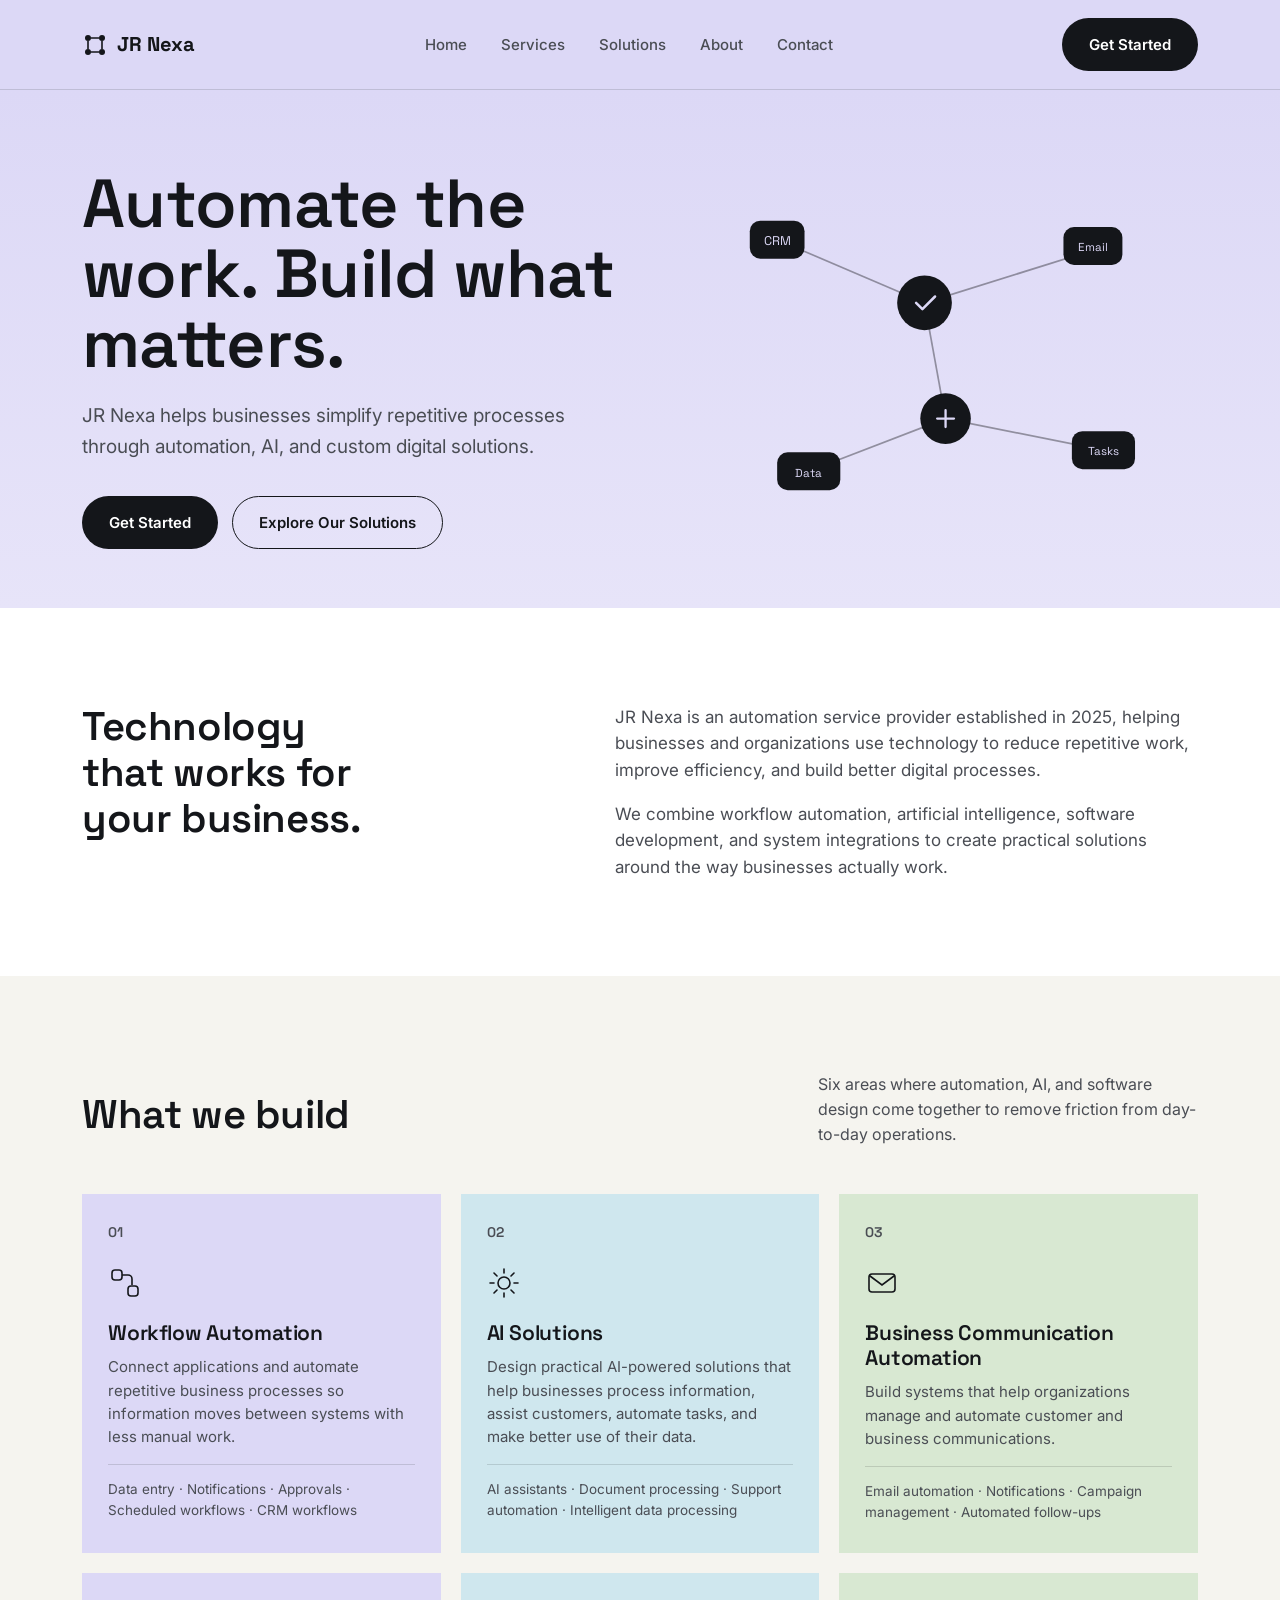
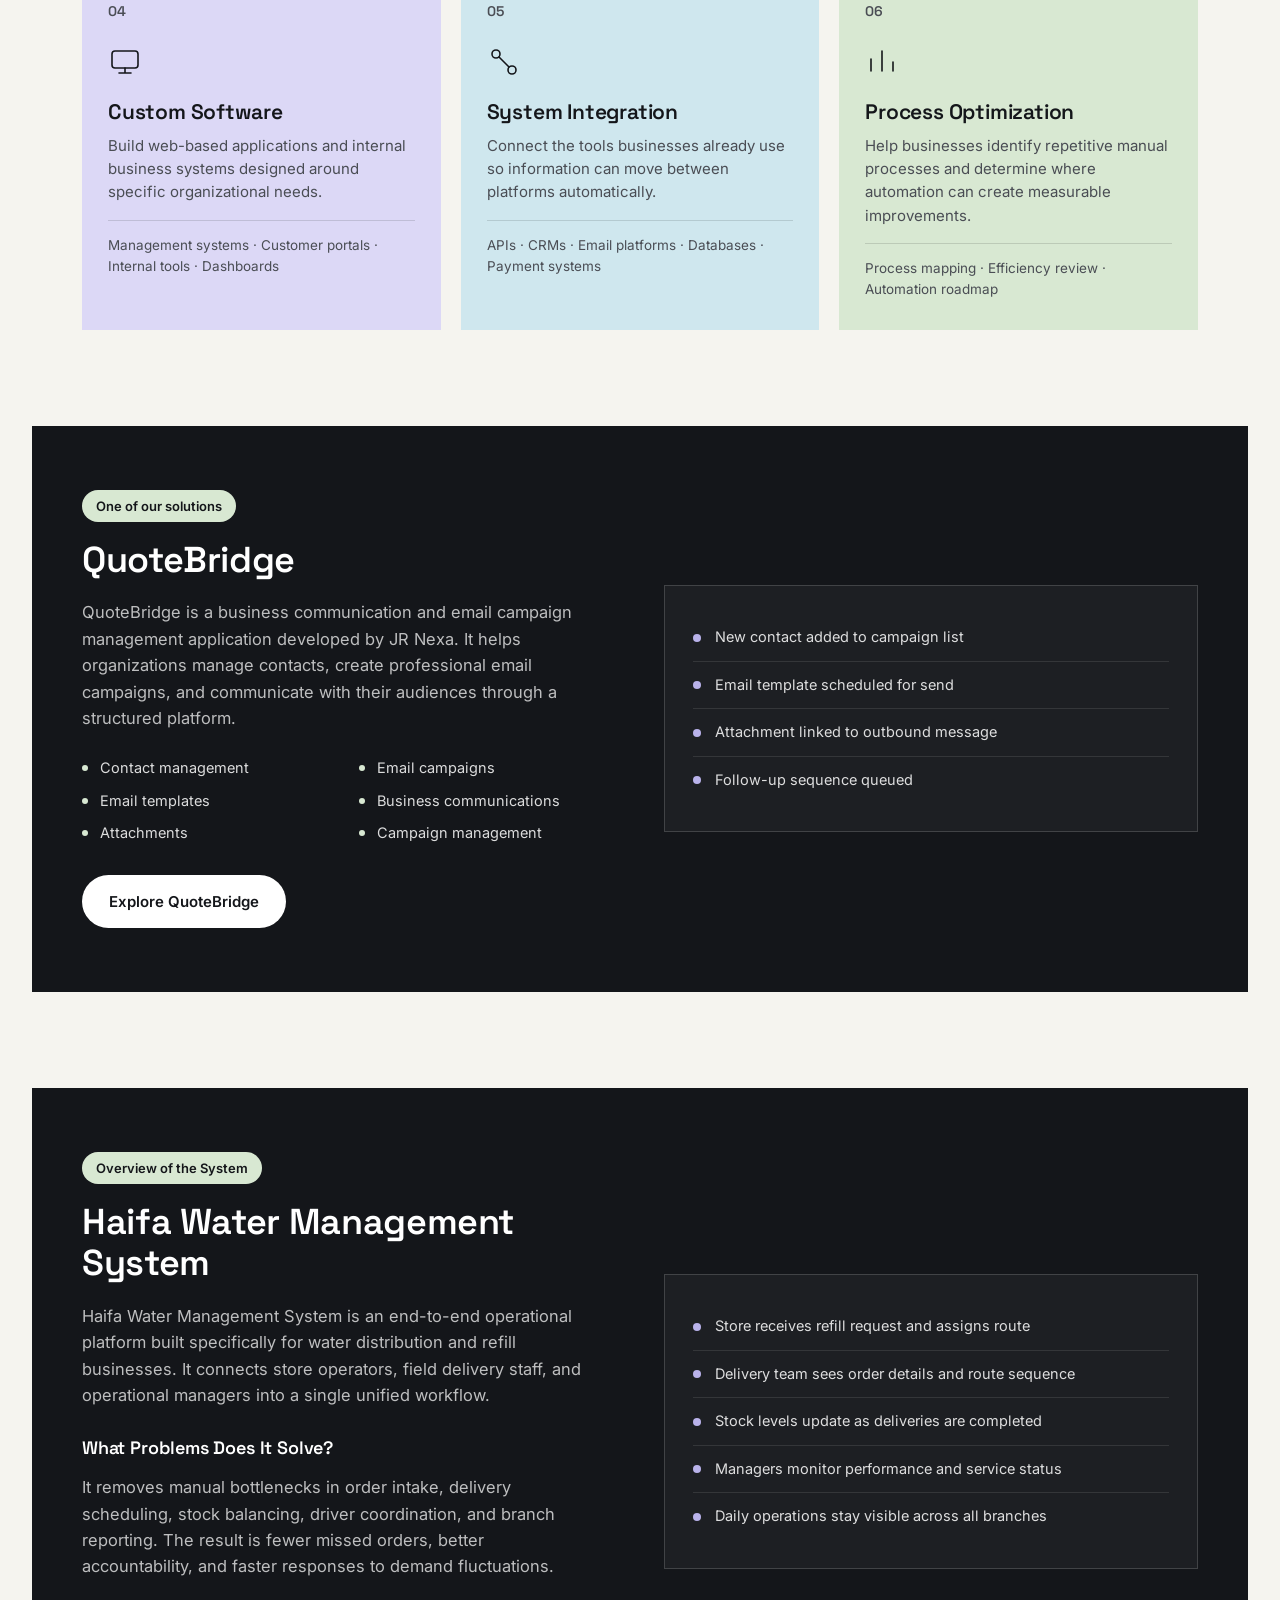
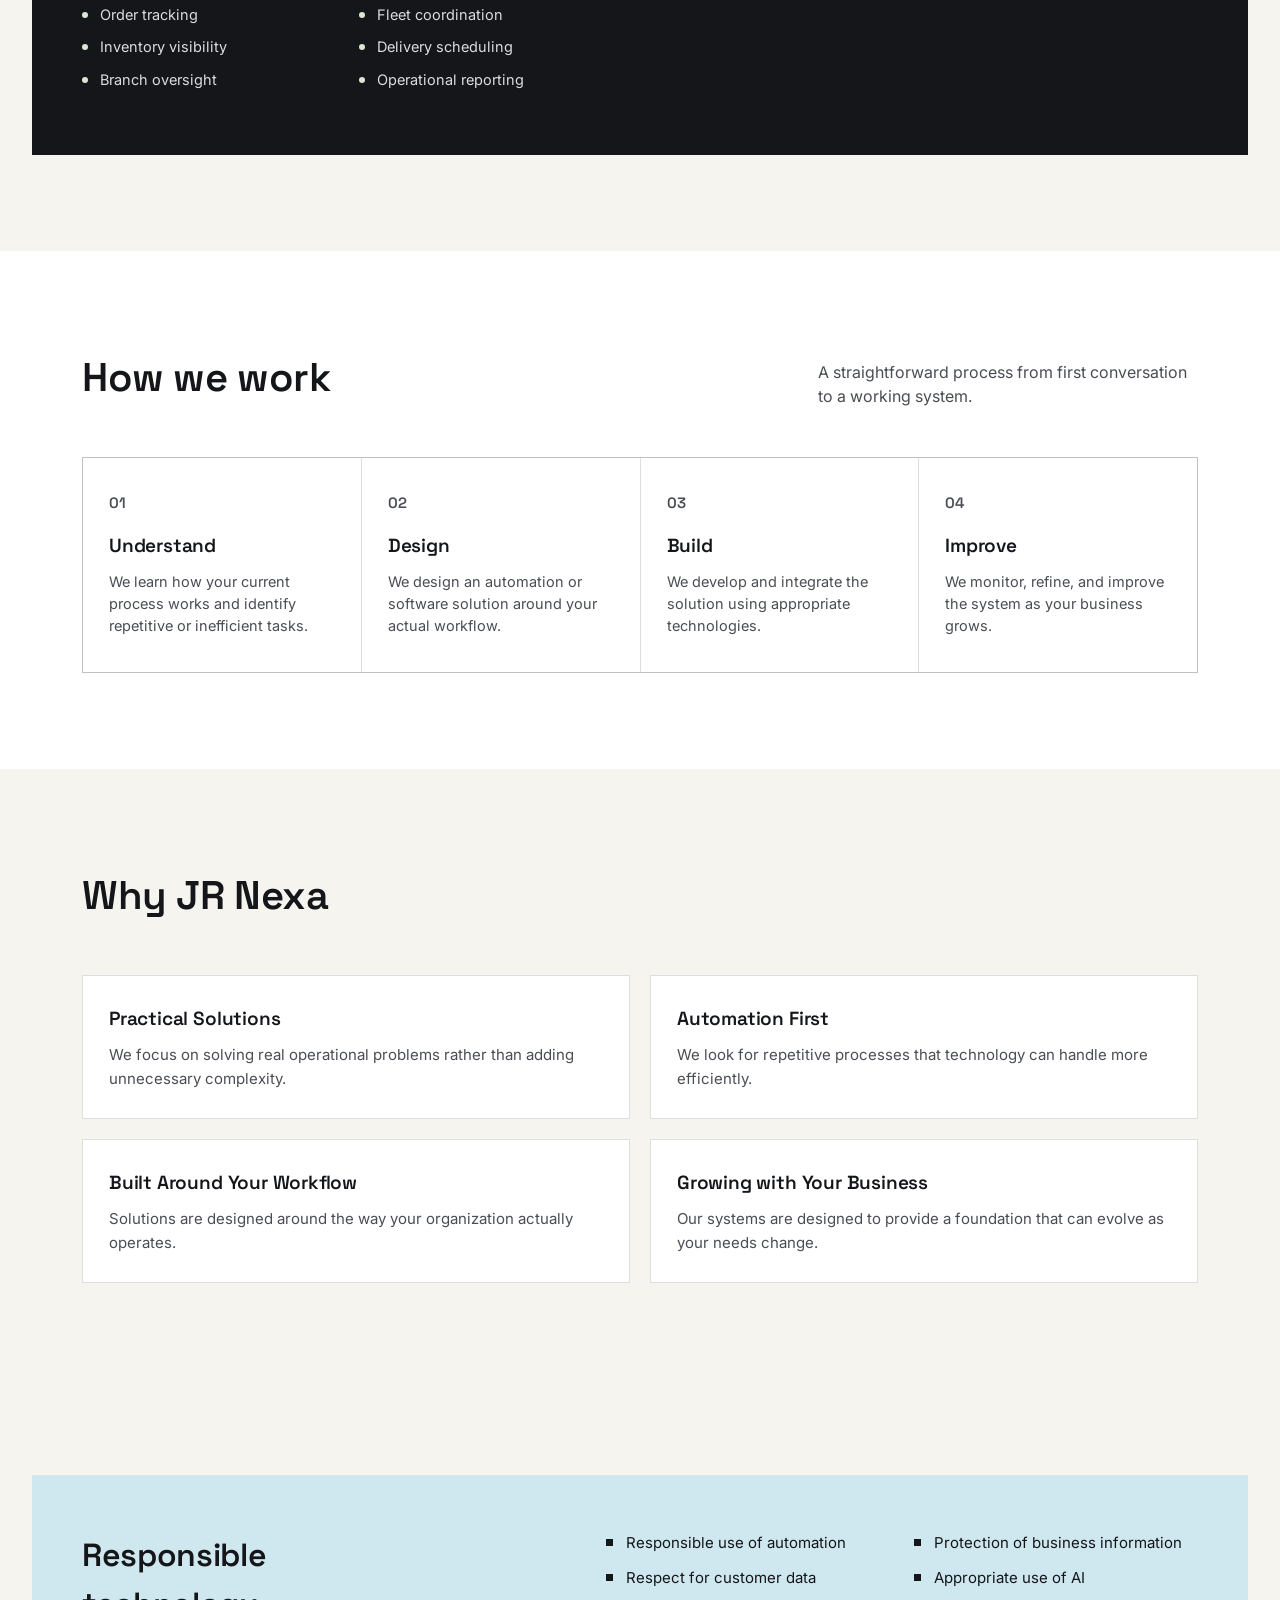
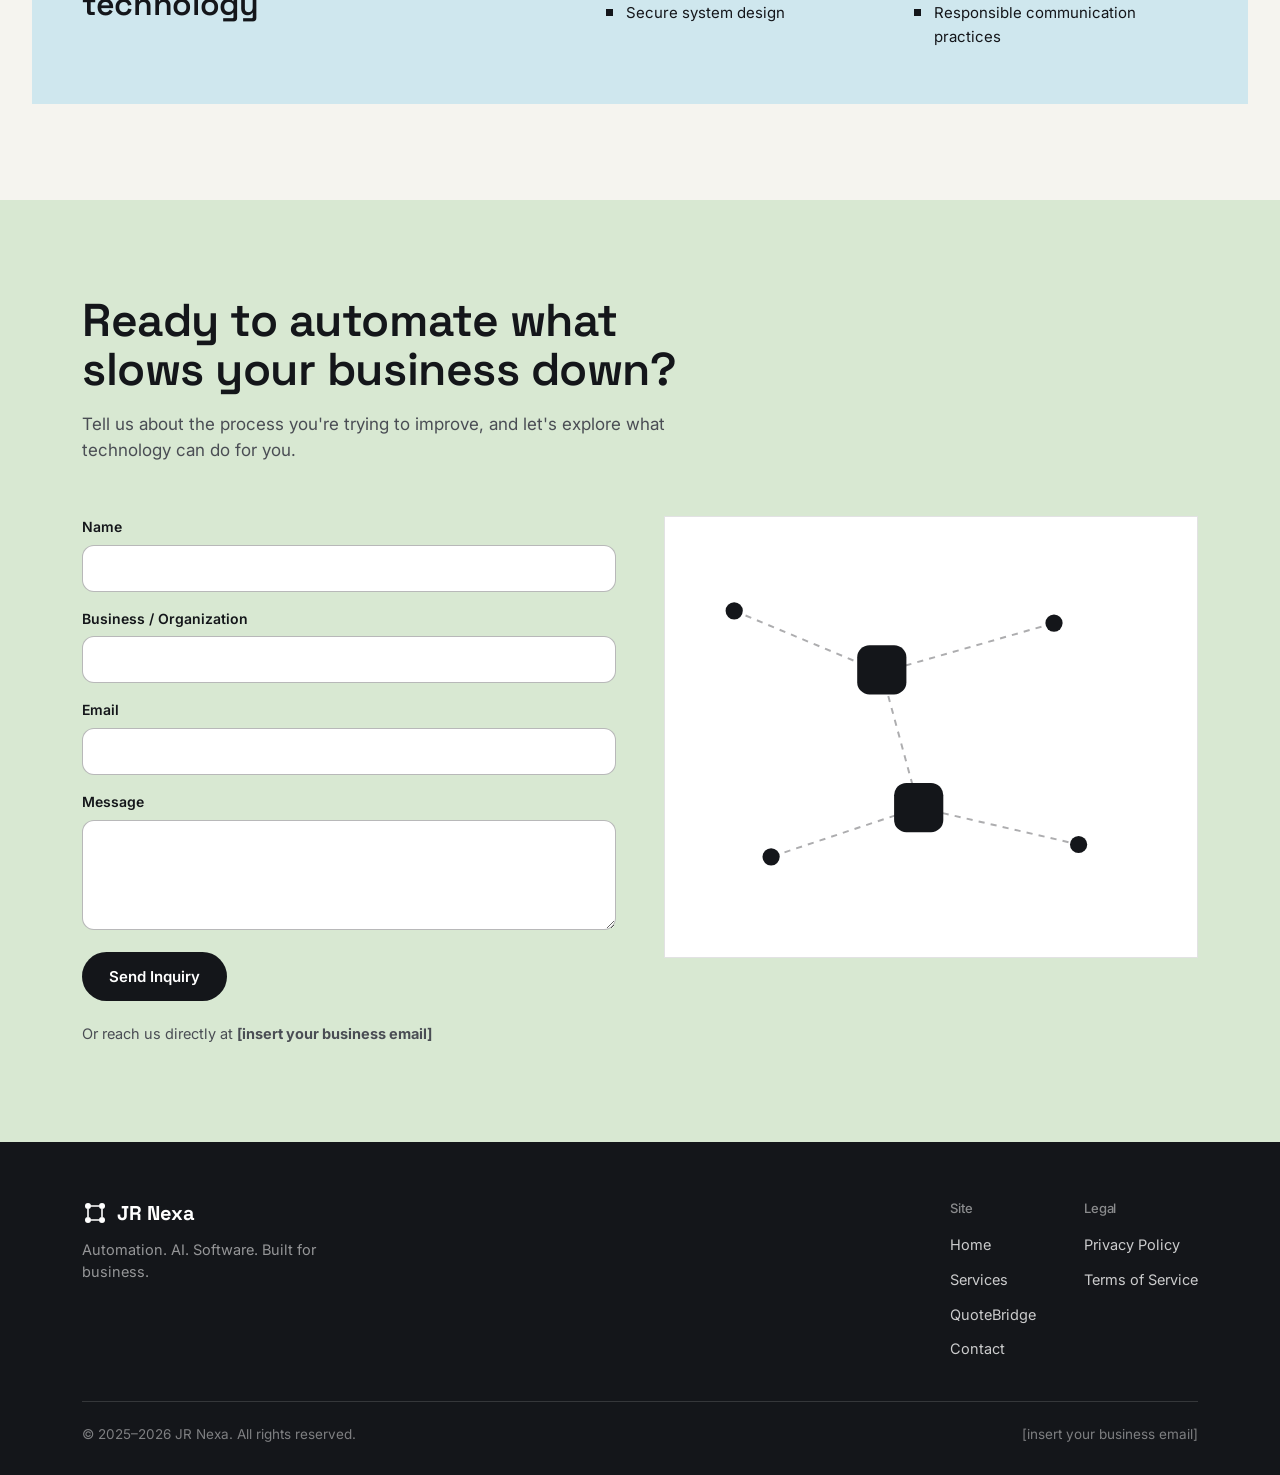
==== index.html @ 562a1114 "Rename nexflow-website.html to index.html" ====
<!doctype html>
<html lang="en">
  <head>
    <meta charset="UTF-8" />
    <meta name="viewport" content="width=device-width, initial-scale=1.0" />

    <title>JR Nexa | Automation, AI &amp; Digital Solutions</title>
    <meta
      name="description"
      content="JR Nexa is an automation service provider established in 2025, helping businesses simplify operations through workflow automation, AI, software development, and digital solutions."
    />
    <link rel="preconnect" href="https://fonts.googleapis.com" />
    <link rel="preconnect" href="https://fonts.gstatic.com" crossorigin />
    <link
      href="https://fonts.googleapis.com/css2?family=Space+Grotesk:wght@500;600;700&family=Inter:wght@400;500;600&display=swap"
      rel="stylesheet"
    />
    <link
      rel="icon"
      type="image/svg+xml"
      href="data:image/svg+xml,%3Csvg xmlns='http://www.w3.org/2000/svg' viewBox='0 0 64 64'%3E%3Crect width='64' height='64' rx='16' fill='%23F5CFE1'/%3E%3Ccircle cx='18' cy='18' r='6' fill='%2314161A'/%3E%3Ccircle cx='46' cy='18' r='6' fill='%2314161A'/%3E%3Ccircle cx='18' cy='46' r='6' fill='%2314161A'/%3E%3Ccircle cx='46' cy='46' r='6' fill='%2314161A'/%3E%3Cpath d='M18 28v8M46 28v8M28 18h8M28 46h8' stroke='%2314161A' stroke-width='4' stroke-linecap='round'/%3E%3C/svg%3E"
    />
    <link
      rel="shortcut icon"
      type="image/svg+xml"
      href="data:image/svg+xml,%3Csvg xmlns='http://www.w3.org/2000/svg' viewBox='0 0 64 64'%3E%3Crect width='64' height='64' rx='16' fill='%23F5CFE1'/%3E%3Ccircle cx='18' cy='18' r='6' fill='%2314161A'/%3E%3Ccircle cx='46' cy='18' r='6' fill='%2314161A'/%3E%3Ccircle cx='18' cy='46' r='6' fill='%2314161A'/%3E%3Ccircle cx='46' cy='46' r='6' fill='%2314161A'/%3E%3Cpath d='M18 28v8M46 28v8M28 18h8M28 46h8' stroke='%2314161A' stroke-width='4' stroke-linecap='round'/%3E%3C/svg%3E"
    />
    <link rel="stylesheet" href="nexflow-website.css" />
  </head>
  <body>
    <header class="site-nav">
      <div class="nav-inner">
        <a href="#home" class="logo" aria-label="JR Nexa home">
          <svg
            class="logo-mark"
            viewBox="0 0 26 26"
            fill="none"
            xmlns="http://www.w3.org/2000/svg"
          >
            <circle cx="6" cy="6" r="3" fill="#14161A" />
            <circle cx="20" cy="6" r="3" fill="#14161A" />
            <circle cx="6" cy="20" r="3" fill="#14161A" />
            <circle cx="20" cy="20" r="3" fill="#14161A" />
            <path
              d="M6 9V17M20 9V17M9 6H17M9 20H17"
              stroke="#14161A"
              stroke-width="1.6"
            />
          </svg>
          JR Nexa
        </a>
        <nav>
          <ul class="nav-links">
            <li><a href="#home">Home</a></li>
            <li><a href="#services">Services</a></li>
            <li><a href="#solutions">Solutions</a></li>
            <li><a href="#about">About</a></li>
            <li><a href="#contact">Contact</a></li>
          </ul>
        </nav>
        <div class="nav-right">
          <a href="#contact" class="btn btn-primary">Get Started</a>
          <button
            class="hamburger"
            id="hamburgerBtn"
            aria-label="Open menu"
            aria-expanded="false"
            aria-controls="mobileMenu"
          >
            <span></span><span></span><span></span>
          </button>
        </div>
      </div>
      <div class="mobile-menu" id="mobileMenu">
        <a href="#home">Home</a>
        <a href="#services">Services</a>
        <a href="#solutions">Solutions</a>
        <a href="#about">About</a>
        <a href="#contact">Contact</a>
      </div>
    </header>

    <main>
      <!-- HERO -->
      <section class="hero" id="home">
        <div class="wrap hero-inner">
          <div class="hero-copy">
            <h1>Automate the work. Build what matters.</h1>
            <p class="sub">
              JR Nexa helps businesses simplify repetitive processes through
              automation, AI, and custom digital solutions.
            </p>
            <div class="hero-actions">
              <a href="#contact" class="btn btn-primary">Get Started</a>
              <a href="#services" class="btn btn-outline"
                >Explore Our Solutions</a
              >
            </div>
          </div>
          <div class="hero-visual">
            <svg
              class="hero-diagram"
              viewBox="0 0 460 360"
              fill="none"
              xmlns="http://www.w3.org/2000/svg"
              role="img"
              aria-label="Diagram of connected automation nodes"
            >
              <line
                class="flow-line draw"
                x1="60"
                y1="70"
                x2="200"
                y2="130"
                stroke="#14161A"
                stroke-opacity="0.4"
                stroke-width="1.6"
                style="animation-delay: 0.1s"
              />
              <line
                class="flow-line draw"
                x1="200"
                y1="130"
                x2="360"
                y2="80"
                stroke="#14161A"
                stroke-opacity="0.4"
                stroke-width="1.6"
                style="animation-delay: 0.3s"
              />
              <line
                class="flow-line draw"
                x1="200"
                y1="130"
                x2="220"
                y2="240"
                stroke="#14161A"
                stroke-opacity="0.4"
                stroke-width="1.6"
                style="animation-delay: 0.5s"
              />
              <line
                class="flow-line draw"
                x1="220"
                y1="240"
                x2="90"
                y2="290"
                stroke="#14161A"
                stroke-opacity="0.4"
                stroke-width="1.6"
                style="animation-delay: 0.7s"
              />
              <line
                class="flow-line draw"
                x1="220"
                y1="240"
                x2="370"
                y2="270"
                stroke="#14161A"
                stroke-opacity="0.4"
                stroke-width="1.6"
                style="animation-delay: 0.9s"
              />

              <g class="flow-node" style="animation-delay: 0.05s">
                <rect
                  x="34"
                  y="52"
                  width="52"
                  height="36"
                  rx="10"
                  fill="#14161A"
                />
                <text
                  x="60"
                  y="75"
                  font-family="Space Grotesk"
                  font-size="12"
                  fill="#DCD8F6"
                  text-anchor="middle"
                >
                  CRM
                </text>
              </g>
              <g class="flow-node" style="animation-delay: 0.35s">
                <circle cx="200" cy="130" r="26" fill="#14161A" />
                <path
                  d="M192 130l6 6 12-12"
                  stroke="#DCD8F6"
                  stroke-width="2.4"
                  fill="none"
                  stroke-linecap="round"
                  stroke-linejoin="round"
                />
              </g>
              <g class="flow-node" style="animation-delay: 0.55s">
                <rect
                  x="332"
                  y="58"
                  width="56"
                  height="36"
                  rx="10"
                  fill="#14161A"
                />
                <text
                  x="360"
                  y="81"
                  font-family="Space Grotesk"
                  font-size="11"
                  fill="#DCD8F6"
                  text-anchor="middle"
                >
                  Email
                </text>
              </g>
              <g class="flow-node" style="animation-delay: 0.75s">
                <circle cx="220" cy="240" r="24" fill="#14161A" />
                <path
                  d="M212 240h16M220 232v16"
                  stroke="#DCD8F6"
                  stroke-width="2.2"
                  stroke-linecap="round"
                />
              </g>
              <g class="flow-node" style="animation-delay: 0.95s">
                <rect
                  x="60"
                  y="272"
                  width="60"
                  height="36"
                  rx="10"
                  fill="#14161A"
                />
                <text
                  x="90"
                  y="295"
                  font-family="Space Grotesk"
                  font-size="11"
                  fill="#DCD8F6"
                  text-anchor="middle"
                >
                  Data
                </text>
              </g>
              <g class="flow-node" style="animation-delay: 1.1s">
                <rect
                  x="340"
                  y="252"
                  width="60"
                  height="36"
                  rx="10"
                  fill="#14161A"
                />
                <text
                  x="370"
                  y="275"
                  font-family="Space Grotesk"
                  font-size="11"
                  fill="#DCD8F6"
                  text-anchor="middle"
                >
                  Tasks
                </text>
              </g>
            </svg>
          </div>
        </div>
      </section>

      <!-- ABOUT -->
      <section class="about" id="about">
        <div class="wrap about-inner">
          <h2>Technology that works for your business.</h2>
          <div class="about-text">
            <p>
              JR Nexa is an automation service provider established in 2025,
              helping businesses and organizations use technology to reduce
              repetitive work, improve efficiency, and build better digital
              processes.
            </p>
            <p>
              We combine workflow automation, artificial intelligence, software
              development, and system integrations to create practical solutions
              around the way businesses actually work.
            </p>
          </div>
        </div>
      </section>

      <!-- SERVICES -->
      <section class="services" id="services">
        <div class="wrap">
          <div class="section-head">
            <h2>What we build</h2>
            <p class="desc">
              Six areas where automation, AI, and software design come together
              to remove friction from day-to-day operations.
            </p>
          </div>

          <div class="service-grid">
            <article class="service-card">
              <span class="num">01</span>
              <svg class="icon" viewBox="0 0 34 34" fill="none">
                <rect
                  x="4"
                  y="4"
                  width="10"
                  height="10"
                  rx="3"
                  stroke="#14161A"
                  stroke-width="1.6"
                />
                <rect
                  x="20"
                  y="20"
                  width="10"
                  height="10"
                  rx="3"
                  stroke="#14161A"
                  stroke-width="1.6"
                />
                <path
                  d="M14 9h6a4 4 0 0 1 4 4v6"
                  stroke="#14161A"
                  stroke-width="1.6"
                />
              </svg>
              <h3>Workflow Automation</h3>
              <p class="desc">
                Connect applications and automate repetitive business processes
                so information moves between systems with less manual work.
              </p>
              <p class="examples">
                Data entry · Notifications · Approvals · Scheduled workflows ·
                CRM workflows
              </p>
            </article>

            <article class="service-card">
              <span class="num">02</span>
              <svg class="icon" viewBox="0 0 34 34" fill="none">
                <circle
                  cx="17"
                  cy="17"
                  r="6"
                  stroke="#14161A"
                  stroke-width="1.6"
                />
                <path
                  d="M17 3v4M17 27v4M3 17h4M27 17h4M7 7l3 3M27 7l-3 3M7 27l3-3M27 27l-3-3"
                  stroke="#14161A"
                  stroke-width="1.6"
                  stroke-linecap="round"
                />
              </svg>
              <h3>AI Solutions</h3>
              <p class="desc">
                Design practical AI-powered solutions that help businesses
                process information, assist customers, automate tasks, and make
                better use of their data.
              </p>
              <p class="examples">
                AI assistants · Document processing · Support automation ·
                Intelligent data processing
              </p>
            </article>

            <article class="service-card">
              <span class="num">03</span>
              <svg class="icon" viewBox="0 0 34 34" fill="none">
                <rect
                  x="4"
                  y="8"
                  width="26"
                  height="18"
                  rx="3"
                  stroke="#14161A"
                  stroke-width="1.6"
                />
                <path
                  d="M5 10l12 9 12-9"
                  stroke="#14161A"
                  stroke-width="1.6"
                  stroke-linecap="round"
                />
              </svg>
              <h3>Business Communication Automation</h3>
              <p class="desc">
                Build systems that help organizations manage and automate
                customer and business communications.
              </p>
              <p class="examples">
                Email automation · Notifications · Campaign management ·
                Automated follow-ups
              </p>
            </article>

            <article class="service-card">
              <span class="num">04</span>
              <svg class="icon" viewBox="0 0 34 34" fill="none">
                <rect
                  x="4"
                  y="6"
                  width="26"
                  height="17"
                  rx="3"
                  stroke="#14161A"
                  stroke-width="1.6"
                />
                <path
                  d="M11 28h12M17 23v5"
                  stroke="#14161A"
                  stroke-width="1.6"
                  stroke-linecap="round"
                />
              </svg>
              <h3>Custom Software</h3>
              <p class="desc">
                Build web-based applications and internal business systems
                designed around specific organizational needs.
              </p>
              <p class="examples">
                Management systems · Customer portals · Internal tools ·
                Dashboards
              </p>
            </article>

            <article class="service-card">
              <span class="num">05</span>
              <svg class="icon" viewBox="0 0 34 34" fill="none">
                <circle
                  cx="9"
                  cy="9"
                  r="4"
                  stroke="#14161A"
                  stroke-width="1.6"
                />
                <circle
                  cx="25"
                  cy="25"
                  r="4"
                  stroke="#14161A"
                  stroke-width="1.6"
                />
                <path
                  d="M12 12l10 10"
                  stroke="#14161A"
                  stroke-width="1.6"
                  stroke-linecap="round"
                />
              </svg>
              <h3>System Integration</h3>
              <p class="desc">
                Connect the tools businesses already use so information can move
                between platforms automatically.
              </p>
              <p class="examples">
                APIs · CRMs · Email platforms · Databases · Payment systems
              </p>
            </article>

            <article class="service-card">
              <span class="num">06</span>
              <svg class="icon" viewBox="0 0 34 34" fill="none">
                <path
                  d="M6 26V14M17 26V6M28 26v-9"
                  stroke="#14161A"
                  stroke-width="1.6"
                  stroke-linecap="round"
                />
              </svg>
              <h3>Process Optimization</h3>
              <p class="desc">
                Help businesses identify repetitive manual processes and
                determine where automation can create measurable improvements.
              </p>
              <p class="examples">
                Process mapping · Efficiency review · Automation roadmap
              </p>
            </article>
          </div>
        </div>
      </section>

      <!-- FEATURED SOLUTION -->
      <section id="solutions" style="padding: 0 0 96px">
        <div class="solution">
          <div class="solution-wrap solution-inner">
            <div>
              <span class="tag">One of our solutions</span>
              <h2>QuoteBridge</h2>
              <p class="desc">
                QuoteBridge is a business communication and email campaign
                management application developed by JR Nexa. It helps
                organizations manage contacts, create professional email
                campaigns, and communicate with their audiences through a
                structured platform.
              </p>
              <ul class="solution-features">
                <li>Contact management</li>
                <li>Email campaigns</li>
                <li>Email templates</li>
                <li>Business communications</li>
                <li>Attachments</li>
                <li>Campaign management</li>
              </ul>
              <div class="solution-actions">
                <a
                  href="https://quotebridge.online/"
                  target="_blank"
                  rel="noopener"
                  class="btn btn-light"
                  >Explore QuoteBridge</a
                >
              </div>
            </div>
            <div class="solution-panel">
              <div class="row">
                <span class="dot"></span
                ><span>New contact added to campaign list</span>
              </div>
              <div class="row">
                <span class="dot"></span
                ><span>Email template scheduled for send</span>
              </div>
              <div class="row">
                <span class="dot"></span
                ><span>Attachment linked to outbound message</span>
              </div>
              <div class="row">
                <span class="dot"></span><span>Follow-up sequence queued</span>
              </div>
            </div>
          </div>
        </div>
      </section>

      <section id="haifa-water-system" style="padding: 0 0 96px">
        <div class="solution">
          <div class="solution-wrap solution-inner">
            <div>
              <span class="tag">Overview of the System</span>
              <h2>Haifa Water Management System</h2>
              <p class="desc">
                Haifa Water Management System is an end-to-end operational
                platform built specifically for water distribution and refill
                businesses. It connects store operators, field delivery staff,
                and operational managers into a single unified workflow.
              </p>

              <div style="margin-top: 26px">
                <h3
                  style="
                    color: var(--paper);
                    font-size: 18px;
                    margin-bottom: 12px;
                  "
                >
                  What Problems Does It Solve?
                </h3>
                <p class="desc" style="margin-top: 0">
                  It removes manual bottlenecks in order intake, delivery
                  scheduling, stock balancing, driver coordination, and branch
                  reporting. The result is fewer missed orders, better
                  accountability, and faster responses to demand fluctuations.
                </p>
              </div>

              <ul class="solution-features" style="margin-top: 24px">
                <li>Order tracking</li>
                <li>Fleet coordination</li>
                <li>Inventory visibility</li>
                <li>Delivery scheduling</li>
                <li>Branch oversight</li>
                <li>Operational reporting</li>
              </ul>
            </div>

            <div class="solution-panel">
              <div class="row">
                <span class="dot"></span
                ><span>Store receives refill request and assigns route</span>
              </div>
              <div class="row">
                <span class="dot"></span
                ><span
                  >Delivery team sees order details and route sequence</span
                >
              </div>
              <div class="row">
                <span class="dot"></span
                ><span>Stock levels update as deliveries are completed</span>
              </div>
              <div class="row">
                <span class="dot"></span
                ><span>Managers monitor performance and service status</span>
              </div>
              <div class="row">
                <span class="dot"></span
                ><span>Daily operations stay visible across all branches</span>
              </div>
            </div>
          </div>
        </div>
      </section>

      <!-- HOW WE WORK -->
      <section class="how">
        <div class="wrap">
          <div class="section-head">
            <h2>How we work</h2>
            <p class="desc">
              A straightforward process from first conversation to a working
              system.
            </p>
          </div>
          <div class="how-grid">
            <div class="how-step">
              <span class="num">01</span>
              <h3>Understand</h3>
              <p>
                We learn how your current process works and identify repetitive
                or inefficient tasks.
              </p>
            </div>
            <div class="how-step">
              <span class="num">02</span>
              <h3>Design</h3>
              <p>
                We design an automation or software solution around your actual
                workflow.
              </p>
            </div>
            <div class="how-step">
              <span class="num">03</span>
              <h3>Build</h3>
              <p>
                We develop and integrate the solution using appropriate
                technologies.
              </p>
            </div>
            <div class="how-step">
              <span class="num">04</span>
              <h3>Improve</h3>
              <p>
                We monitor, refine, and improve the system as your business
                grows.
              </p>
            </div>
          </div>
        </div>
      </section>

      <!-- WHY JR NEXA -->
      <section class="why">
        <div class="wrap">
          <div class="section-head">
            <h2>Why JR Nexa</h2>
          </div>
          <div class="why-grid">
            <div class="why-card">
              <h3>Practical Solutions</h3>
              <p>
                We focus on solving real operational problems rather than adding
                unnecessary complexity.
              </p>
            </div>
            <div class="why-card">
              <h3>Automation First</h3>
              <p>
                We look for repetitive processes that technology can handle more
                efficiently.
              </p>
            </div>
            <div class="why-card">
              <h3>Built Around Your Workflow</h3>
              <p>
                Solutions are designed around the way your organization actually
                operates.
              </p>
            </div>
            <div class="why-card">
              <h3>Growing with Your Business</h3>
              <p>
                Our systems are designed to provide a foundation that can evolve
                as your needs change.
              </p>
            </div>
          </div>
        </div>
      </section>

      <!-- RESPONSIBLE TECHNOLOGY -->
      <section style="padding-bottom: 96px">
        <div class="responsible">
          <div class="responsible-wrap">
            <h2>Responsible technology</h2>
            <ul class="responsible-list">
              <li>Responsible use of automation</li>
              <li>Protection of business information</li>
              <li>Respect for customer data</li>
              <li>Appropriate use of AI</li>
              <li>Secure system design</li>
              <li>Responsible communication practices</li>
            </ul>
          </div>
        </div>
      </section>

      <!-- CONTACT -->
      <section class="contact" id="contact">
        <div class="wrap">
          <div class="contact-head">
            <h2>Ready to automate what slows your business down?</h2>
            <p>
              Tell us about the process you're trying to improve, and let's
              explore what technology can do for you.
            </p>
          </div>

          <div class="contact-inner">
            <form class="inquiry" id="inquiryForm" novalidate>
              <div class="field">
                <label for="name">Name</label>
                <input type="text" id="name" name="name" required />
              </div>
              <div class="field">
                <label for="org">Business / Organization</label>
                <input type="text" id="org" name="org" required />
              </div>
              <div class="field">
                <label for="email">Email</label>
                <input type="email" id="email" name="email" required />
              </div>
              <div class="field">
                <label for="message">Message</label>
                <textarea id="message" name="message" required></textarea>
              </div>
              <div>
                <button type="submit" class="btn btn-primary">
                  Send Inquiry
                </button>
              </div>
              <p class="form-note" id="formNote">
                Thanks — your message is ready to send once this form is
                connected to an inbox.
              </p>
              <p class="contact-email">
                Or reach us directly at
                <strong>[insert your business email]</strong>
              </p>
            </form>

            <div class="contact-diagram-wrap">
              <svg
                viewBox="0 0 400 320"
                fill="none"
                xmlns="http://www.w3.org/2000/svg"
                role="img"
                aria-label="Diagram of an automated workflow"
              >
                <line
                  x1="40"
                  y1="60"
                  x2="160"
                  y2="110"
                  stroke="#14161A"
                  stroke-opacity="0.35"
                  stroke-width="1.6"
                  stroke-dasharray="5 5"
                />
                <line
                  x1="160"
                  y1="110"
                  x2="300"
                  y2="70"
                  stroke="#14161A"
                  stroke-opacity="0.35"
                  stroke-width="1.6"
                  stroke-dasharray="5 5"
                />
                <line
                  x1="160"
                  y1="110"
                  x2="190"
                  y2="220"
                  stroke="#14161A"
                  stroke-opacity="0.35"
                  stroke-width="1.6"
                  stroke-dasharray="5 5"
                />
                <line
                  x1="190"
                  y1="220"
                  x2="70"
                  y2="260"
                  stroke="#14161A"
                  stroke-opacity="0.35"
                  stroke-width="1.6"
                  stroke-dasharray="5 5"
                />
                <line
                  x1="190"
                  y1="220"
                  x2="320"
                  y2="250"
                  stroke="#14161A"
                  stroke-opacity="0.35"
                  stroke-width="1.6"
                  stroke-dasharray="5 5"
                />
                <circle cx="40" cy="60" r="7" fill="#14161A" />
                <circle cx="300" cy="70" r="7" fill="#14161A" />
                <circle cx="70" cy="260" r="7" fill="#14161A" />
                <circle cx="320" cy="250" r="7" fill="#14161A" />
                <rect
                  x="140"
                  y="88"
                  width="40"
                  height="40"
                  rx="10"
                  fill="#14161A"
                />
                <rect
                  x="170"
                  y="200"
                  width="40"
                  height="40"
                  rx="10"
                  fill="#14161A"
                />
              </svg>
            </div>
          </div>
        </div>
      </section>
    </main>

    <footer>
      <div class="wrap">
        <div class="footer-top">
          <div class="footer-brand">
            <a href="#home" class="logo">
              <svg
                class="logo-mark"
                viewBox="0 0 26 26"
                fill="none"
                xmlns="http://www.w3.org/2000/svg"
              >
                <circle cx="6" cy="6" r="3" fill="#FFFFFF" />
                <circle cx="20" cy="6" r="3" fill="#FFFFFF" />
                <circle cx="6" cy="20" r="3" fill="#FFFFFF" />
                <circle cx="20" cy="20" r="3" fill="#FFFFFF" />
                <path
                  d="M6 9V17M20 9V17M9 6H17M9 20H17"
                  stroke="#FFFFFF"
                  stroke-width="1.6"
                />
              </svg>
              JR Nexa
            </a>
            <p>Automation. AI. Software. Built for business.</p>
          </div>

          <div class="footer-links">
            <div class="footer-col">
              <h4>Site</h4>
              <ul>
                <li><a href="#home">Home</a></li>
                <li><a href="#services">Services</a></li>
                <li>
                  <a
                    href="https://quotebridge.online/"
                    target="_blank"
                    rel="noopener"
                    >QuoteBridge</a
                  >
                </li>
                <li><a href="#contact">Contact</a></li>
              </ul>
            </div>
            <div class="footer-col">
              <h4>Legal</h4>
              <ul>
                <li><a href="#">Privacy Policy</a></li>
                <li><a href="#">Terms of Service</a></li>
              </ul>
            </div>
          </div>
        </div>
        <div class="footer-bottom">
          <span>© 2025–2026 JR Nexa. All rights reserved.</span>
          <span>[insert your business email]</span>
        </div>
      </div>
    </footer>

    <script>
      const hamburgerBtn = document.getElementById("hamburgerBtn");
      const mobileMenu = document.getElementById("mobileMenu");
      hamburgerBtn.addEventListener("click", () => {
        const isOpen = mobileMenu.classList.toggle("open");
        hamburgerBtn.setAttribute("aria-expanded", isOpen ? "true" : "false");
      });
      mobileMenu.querySelectorAll("a").forEach((a) => {
        a.addEventListener("click", () => {
          mobileMenu.classList.remove("open");
          hamburgerBtn.setAttribute("aria-expanded", "false");
        });
      });

      const form = document.getElementById("inquiryForm");
      const note = document.getElementById("formNote");
      form.addEventListener("submit", (e) => {
        e.preventDefault();
        if (!form.checkValidity()) {
          form.reportValidity();
          return;
        }
        note.classList.add("show");
        form.reset();
      });
    </script>
  </body>
</html>
---- nexflow-website.css ----
:root {
  --cream: #f5f4ef;
  --paper: #ffffff;
  --ink: #14161a;
  --ink-soft: #4a4d54;
  --line: rgba(20, 22, 26, 0.14);
  --lavender: #dcd8f6;
  --lavender-deep: #b9b2ea;
  --sky: #cfe7ee;
  --mint: #d8e8d2;
  --dark: #14161a;
  --dark-2: #1e2129;
  --radius: 18px;
  --maxw: 1180px;
}

* {
  box-sizing: border-box;
}
html {
  scroll-behavior: smooth;
}
@media (prefers-reduced-motion: reduce) {
  html {
    scroll-behavior: auto;
  }
  * {
    animation-duration: 0.001ms !important;
    animation-iteration-count: 1 !important;
    transition-duration: 0.001ms !important;
  }
}

body {
  margin: 0;
  background: var(--cream);
  color: var(--ink);
  font-family:
    "Inter",
    -apple-system,
    sans-serif;
  font-size: 16px;
  line-height: 1.55;
  -webkit-font-smoothing: antialiased;
}

h1,
h2,
h3,
h4 {
  font-family: "Space Grotesk", "Inter", sans-serif;
  font-weight: 600;
  margin: 0;
  letter-spacing: -0.01em;
  color: var(--ink);
}

p {
  margin: 0;
}
a {
  color: inherit;
}
img {
  max-width: 100%;
  display: block;
}

.wrap {
  max-width: var(--maxw);
  margin: 0 auto;
  padding: 0 32px;
}
@media (max-width: 640px) {
  .wrap {
    padding: 0 20px;
  }
}

/* ---------- Buttons ---------- */
.btn {
  display: inline-flex;
  align-items: center;
  justify-content: center;
  gap: 8px;
  padding: 14px 26px;
  border-radius: 999px;
  font-family: "Inter", sans-serif;
  font-weight: 600;
  font-size: 15px;
  text-decoration: none;
  cursor: pointer;
  border: 1px solid transparent;
  transition:
    transform 0.15s ease,
    background 0.15s ease,
    border-color 0.15s ease;
  white-space: nowrap;
}
.btn:active {
  transform: scale(0.97);
}
.btn-primary {
  background: var(--ink);
  color: var(--paper);
}
.btn-primary:hover {
  background: #2a2d34;
}
.btn-outline {
  background: transparent;
  color: var(--ink);
  border-color: var(--ink);
}
.btn-outline:hover {
  background: rgba(20, 22, 26, 0.06);
}
.btn-light {
  background: var(--paper);
  color: var(--ink);
}
.btn-light:hover {
  background: #eceae2;
}
.btn:focus-visible,
a:focus-visible,
input:focus-visible,
textarea:focus-visible,
button:focus-visible {
  outline: 2px solid var(--ink);
  outline-offset: 3px;
}

/* ---------- Nav ---------- */
header.site-nav {
  position: static;
  top: 0;
  z-index: 100;
  background: var(--lavender);
  backdrop-filter: none;
  border-bottom: 1px solid var(--line);
}
.nav-inner {
  display: flex;
  align-items: center;
  justify-content: space-between;
  padding: 18px 32px;
  max-width: var(--maxw);
  margin: 0 auto;
}
@media (max-width: 640px) {
  .nav-inner {
    padding: 16px 20px;
  }
}
.logo {
  display: flex;
  align-items: center;
  gap: 9px;
  font-family: "Space Grotesk", sans-serif;
  font-weight: 700;
  font-size: 20px;
  text-decoration: none;
  color: var(--ink);
}
.logo-mark {
  width: 26px;
  height: 26px;
  flex: none;
}
.nav-links {
  display: flex;
  gap: 34px;
  list-style: none;
  margin: 0;
  padding: 0;
}
.nav-links a {
  text-decoration: none;
  font-size: 15px;
  font-weight: 500;
  color: var(--ink-soft);
  transition: color 0.15s ease;
}
.nav-links a:hover {
  color: var(--ink);
}
.nav-right {
  display: flex;
  align-items: center;
  gap: 18px;
}
.hamburger {
  display: none;
  background: none;
  border: none;
  cursor: pointer;
  padding: 6px;
  flex-direction: column;
  gap: 5px;
}
.hamburger span {
  width: 24px;
  height: 2px;
  background: var(--ink);
  display: block;
}
@media (max-width: 900px) {
  .nav-links {
    display: none;
  }
  .hamburger {
    display: flex;
  }
}
.mobile-menu {
  display: none;
  flex-direction: column;
  gap: 2px;
  background: var(--paper);
  border-bottom: 1px solid var(--line);
}
.mobile-menu.open {
  display: flex;
}
.mobile-menu a {
  padding: 16px 20px;
  text-decoration: none;
  color: var(--ink);
  font-weight: 500;
  border-top: 1px solid var(--line);
}

/* ---------- Section spacing ---------- */
section {
  padding: 96px 0;
}
@media (max-width: 640px) {
  section {
    padding: 64px 0;
  }
}

.eyebrow-label {
  font-size: 14px;
  color: var(--ink-soft);
  font-weight: 500;
  margin-bottom: 14px;
}

/* ---------- Hero ---------- */
.hero {
  background: linear-gradient(180deg, var(--lavender) 0%, #e7e4f9 100%);
  padding: 76px 0 0 0;
  overflow: hidden;
}
.hero-inner {
  display: grid;
  grid-template-columns: 1.1fr 0.9fr;
  gap: 40px;
  align-items: center;
  padding-bottom: 56px;
}
@media (max-width: 900px) {
  .hero-inner {
    grid-template-columns: 1fr;
    padding-bottom: 32px;
  }
}
.hero-copy h1 {
  font-size: clamp(38px, 5.4vw, 68px);
  line-height: 1.03;
  max-width: 14ch;
}
.hero-copy .sub {
  margin-top: 22px;
  font-size: 19px;
  color: var(--ink-soft);
  max-width: 46ch;
  line-height: 1.6;
}
.hero-actions {
  display: flex;
  gap: 14px;
  margin-top: 34px;
  flex-wrap: wrap;
}
.hero-diagram {
  width: 100%;
  height: auto;
}

/* ---------- Diagram animation ---------- */
.flow-line {
  stroke-dasharray: 6 6;
}
.flow-line.draw {
  stroke-dasharray: 400;
  stroke-dashoffset: 400;
  animation: draw 1.6s ease forwards;
}
@keyframes draw {
  to {
    stroke-dashoffset: 0;
  }
}
.flow-node {
  animation: pop 0.5s ease backwards;
}
@keyframes pop {
  from {
    transform: scale(0);
    opacity: 0;
  }
  to {
    transform: scale(1);
    opacity: 1;
  }
}

/* ---------- About ---------- */
.about {
  background: var(--paper);
}
.about-inner {
  display: grid;
  grid-template-columns: 0.9fr 1.1fr;
  gap: 56px;
}
@media (max-width: 800px) {
  .about-inner {
    grid-template-columns: 1fr;
    gap: 24px;
  }
}
.about h2 {
  font-size: clamp(28px, 3.4vw, 40px);
  line-height: 1.15;
  max-width: 12ch;
}
.about-text p {
  font-size: 17px;
  color: var(--ink-soft);
  max-width: 56ch;
}
.about-text p + p {
  margin-top: 18px;
}

/* ---------- Services ---------- */
.services {
  background: var(--cream);
}
.section-head {
  display: flex;
  justify-content: space-between;
  align-items: flex-end;
  gap: 24px;
  margin-bottom: 48px;
  flex-wrap: wrap;
}
.section-head h2 {
  font-size: clamp(28px, 3.4vw, 40px);
  max-width: 14ch;
}
.section-head .desc {
  color: var(--ink-soft);
  font-size: 16px;
  max-width: 38ch;
}

.service-grid {
  display: grid;
  grid-template-columns: repeat(3, 1fr);
  gap: 20px;
}
@media (max-width: 900px) {
  .service-grid {
    grid-template-columns: repeat(2, 1fr);
  }
}
@media (max-width: 640px) {
  .service-grid {
    grid-template-columns: 1fr;
  }
}

.service-card {
  border-radius: 0;
  padding: 28px 26px 30px;
  display: flex;
  flex-direction: column;
  min-height: 270px;
}
.service-card .num {
  font-family: "Space Grotesk", sans-serif;
  font-size: 14px;
  font-weight: 600;
  color: var(--ink-soft);
}
.service-card .icon {
  margin-top: 22px;
  width: 34px;
  height: 34px;
}
.service-card h3 {
  margin-top: 20px;
  font-size: 21px;
  line-height: 1.2;
}
.service-card .desc {
  margin-top: 10px;
  font-size: 15px;
  color: var(--ink-soft);
  line-height: 1.55;
}
.service-card .examples {
  margin-top: 16px;
  padding-top: 14px;
  border-top: 1px solid rgba(20, 22, 26, 0.14);
  font-size: 13.5px;
  color: var(--ink-soft);
}
.service-card:nth-child(1),
.service-card:nth-child(4) {
  background: var(--lavender);
}
.service-card:nth-child(2),
.service-card:nth-child(5) {
  background: var(--sky);
}
.service-card:nth-child(3),
.service-card:nth-child(6) {
  background: var(--mint);
}

/* ---------- Featured solution ---------- */
.solution {
  background: var(--dark);
  color: var(--paper);
  border-radius: 0;
  margin: 0 32px;
  padding: 64px 48px;
}
@media (max-width: 900px) {
  .solution {
    padding: 44px 26px;
    margin: 0 20px;
  }
}
.solution-wrap {
  max-width: calc(var(--maxw) - 64px);
  margin: 0 auto;
}
.solution-inner {
  display: grid;
  grid-template-columns: 1fr 1fr;
  gap: 48px;
  align-items: center;
}
@media (max-width: 860px) {
  .solution-inner {
    grid-template-columns: 1fr;
  }
}
.solution h2 {
  color: var(--paper);
  font-size: clamp(26px, 3.2vw, 36px);
  line-height: 1.15;
}
.solution .tag {
  display: inline-block;
  font-size: 13px;
  font-weight: 600;
  color: var(--dark);
  background: var(--mint);
  padding: 6px 14px;
  border-radius: 999px;
  margin-bottom: 18px;
}
.solution p.desc {
  margin-top: 18px;
  color: rgba(255, 255, 255, 0.72);
  font-size: 16.5px;
  max-width: 50ch;
  line-height: 1.6;
}
.solution-features {
  list-style: none;
  margin: 26px 0 0;
  padding: 0;
  display: grid;
  grid-template-columns: 1fr 1fr;
  gap: 10px 20px;
}
.solution-features li {
  font-size: 14.5px;
  color: rgba(255, 255, 255, 0.85);
  padding-left: 18px;
  position: relative;
}
.solution-features li::before {
  content: "";
  position: absolute;
  left: 0;
  top: 8px;
  width: 6px;
  height: 6px;
  border-radius: 50%;
  background: var(--mint);
}
.solution-actions {
  margin-top: 30px;
}
.solution-panel {
  border: 1px solid rgba(255, 255, 255, 0.16);
  border-radius: 0;
  padding: 28px;
  background: rgba(255, 255, 255, 0.04);
}
.solution-panel .row {
  display: flex;
  align-items: center;
  gap: 14px;
  padding: 12px 0;
  border-bottom: 1px solid rgba(255, 255, 255, 0.1);
}
.solution-panel .row:last-child {
  border-bottom: none;
}
.solution-panel .row .dot {
  width: 8px;
  height: 8px;
  border-radius: 50%;
  background: var(--lavender-deep);
  flex: none;
}
.solution-panel .row span {
  font-size: 14.5px;
  color: rgba(255, 255, 255, 0.85);
}

/* ---------- How we work ---------- */
.how {
  background: var(--paper);
}
.how-grid {
  display: grid;
  grid-template-columns: repeat(4, 1fr);
  gap: 1px;
  background: var(--line);
  border: 1px solid var(--line);
  border-radius: 0;
  overflow: hidden;
}
@media (max-width: 760px) {
  .how-grid {
    grid-template-columns: 1fr 1fr;
  }
}
@media (max-width: 480px) {
  .how-grid {
    grid-template-columns: 1fr;
  }
}
.how-step {
  background: var(--paper);
  padding: 32px 26px 34px;
}
.how-step .num {
  font-family: "Space Grotesk", sans-serif;
  font-size: 15px;
  font-weight: 600;
  color: var(--ink-soft);
}
.how-step h3 {
  margin-top: 16px;
  font-size: 19px;
}
.how-step p {
  margin-top: 10px;
  font-size: 14.5px;
  color: var(--ink-soft);
  line-height: 1.55;
}

/* ---------- Why JR Nexa ---------- */
.why {
  background: var(--cream);
}
.why-grid {
  display: grid;
  grid-template-columns: 1fr 1fr;
  gap: 20px;
}
@media (max-width: 700px) {
  .why-grid {
    grid-template-columns: 1fr;
  }
}
.why-card {
  background: var(--paper);
  border: 1px solid var(--line);
  border-radius: 0;
  padding: 28px 26px;
}
.why-card h3 {
  font-size: 19px;
}
.why-card p {
  margin-top: 10px;
  font-size: 15px;
  color: var(--ink-soft);
  line-height: 1.55;
}

/* ---------- Responsible tech ---------- */
.responsible {
  background: var(--sky);
  border-radius: 0;
  margin: 0 32px;
  padding: 56px 48px;
}
@media (max-width: 900px) {
  .responsible {
    padding: 40px 24px;
    margin: 0 20px;
  }
}
.responsible-wrap {
  max-width: calc(var(--maxw) - 64px);
  margin: 0 auto;
  display: grid;
  grid-template-columns: 0.9fr 1.1fr;
  gap: 40px;
}
@media (max-width: 800px) {
  .responsible-wrap {
    grid-template-columns: 1fr;
  }
}
.responsible h2 {
  font-size: clamp(24px, 3vw, 32px);
  max-width: 13ch;
}
.responsible-list {
  list-style: none;
  margin: 0;
  padding: 0;
  display: grid;
  grid-template-columns: 1fr 1fr;
  gap: 12px 24px;
}
@media (max-width: 480px) {
  .responsible-list {
    grid-template-columns: 1fr;
  }
}
.responsible-list li {
  font-size: 15px;
  padding-left: 20px;
  position: relative;
  color: var(--ink);
}
.responsible-list li::before {
  content: "";
  position: absolute;
  left: 0;
  top: 8px;
  width: 7px;
  height: 7px;
  background: var(--ink);
}

/* ---------- Contact ---------- */
.contact {
  background: var(--mint);
}
.contact-head {
  max-width: 640px;
  margin-bottom: 52px;
}
.contact-head h2 {
  font-size: clamp(30px, 4vw, 46px);
  line-height: 1.08;
}
.contact-head p {
  margin-top: 16px;
  font-size: 17px;
  color: var(--ink-soft);
}
.contact-inner {
  display: grid;
  grid-template-columns: 1fr 1fr;
  gap: 48px;
  align-items: start;
}
@media (max-width: 860px) {
  .contact-inner {
    grid-template-columns: 1fr;
  }
}

form.inquiry {
  display: flex;
  flex-direction: column;
  gap: 16px;
}
.field label {
  display: block;
  font-size: 14px;
  font-weight: 600;
  margin-bottom: 7px;
}
.field input,
.field textarea {
  width: 100%;
  padding: 13px 16px;
  border-radius: 12px;
  border: 1px solid rgba(20, 22, 26, 0.3);
  background: var(--paper);
  font-family: "Inter", sans-serif;
  font-size: 15px;
  color: var(--ink);
}
.field textarea {
  min-height: 110px;
  resize: vertical;
}
.field input:focus,
.field textarea:focus {
  outline: 2px solid var(--ink);
  outline-offset: 1px;
}
.contact-email {
  margin-top: 6px;
  font-size: 14.5px;
  color: var(--ink-soft);
}
.form-note {
  margin-top: 14px;
  font-size: 13.5px;
  color: var(--ink-soft);
  display: none;
}
.form-note.show {
  display: block;
}

.contact-diagram-wrap {
  border-radius: 0;
  background: var(--paper);
  padding: 20px;
  border: 1px solid rgba(20, 22, 26, 0.12);
}

/* ---------- Footer ---------- */
footer {
  background: var(--ink);
  color: rgba(255, 255, 255, 0.75);
  padding-top: 56px;
}
.footer-top {
  display: flex;
  justify-content: space-between;
  gap: 32px;
  padding-bottom: 40px;
  border-bottom: 1px solid rgba(255, 255, 255, 0.14);
  flex-wrap: wrap;
}
.footer-brand .logo {
  color: var(--paper);
}
.footer-brand p {
  margin-top: 10px;
  font-size: 14.5px;
  color: rgba(255, 255, 255, 0.55);
  max-width: 32ch;
}
.footer-links {
  display: flex;
  gap: 48px;
  flex-wrap: wrap;
}
.footer-col h4 {
  font-size: 13px;
  color: rgba(255, 255, 255, 0.5);
  font-weight: 500;
  margin-bottom: 14px;
  font-family: "Inter", sans-serif;
}
.footer-col ul {
  list-style: none;
  margin: 0;
  padding: 0;
  display: flex;
  flex-direction: column;
  gap: 10px;
}
.footer-col a {
  text-decoration: none;
  font-size: 14.5px;
  color: rgba(255, 255, 255, 0.78);
}
.footer-col a:hover {
  color: var(--paper);
}
.footer-bottom {
  display: flex;
  justify-content: space-between;
  align-items: center;
  padding: 22px 0 30px;
  font-size: 13.5px;
  color: rgba(255, 255, 255, 0.45);
  flex-wrap: wrap;
  gap: 10px;
}
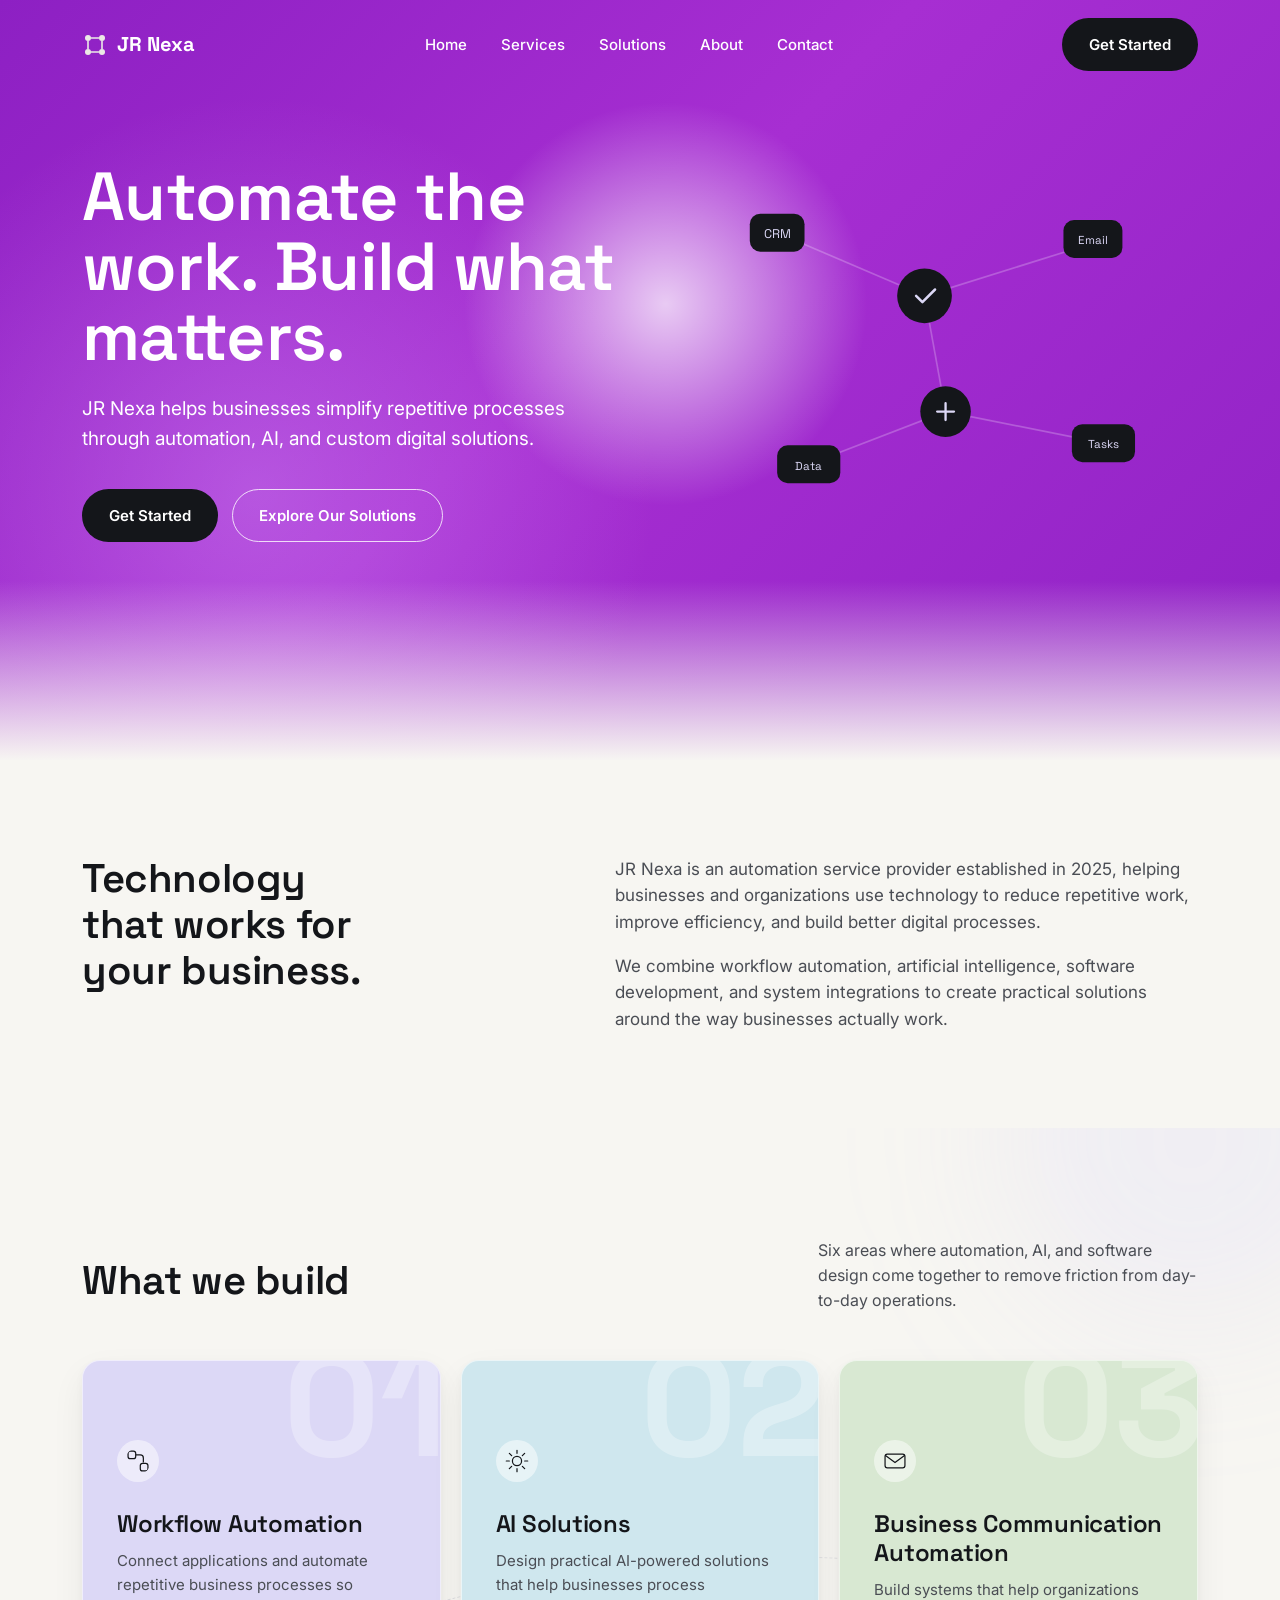
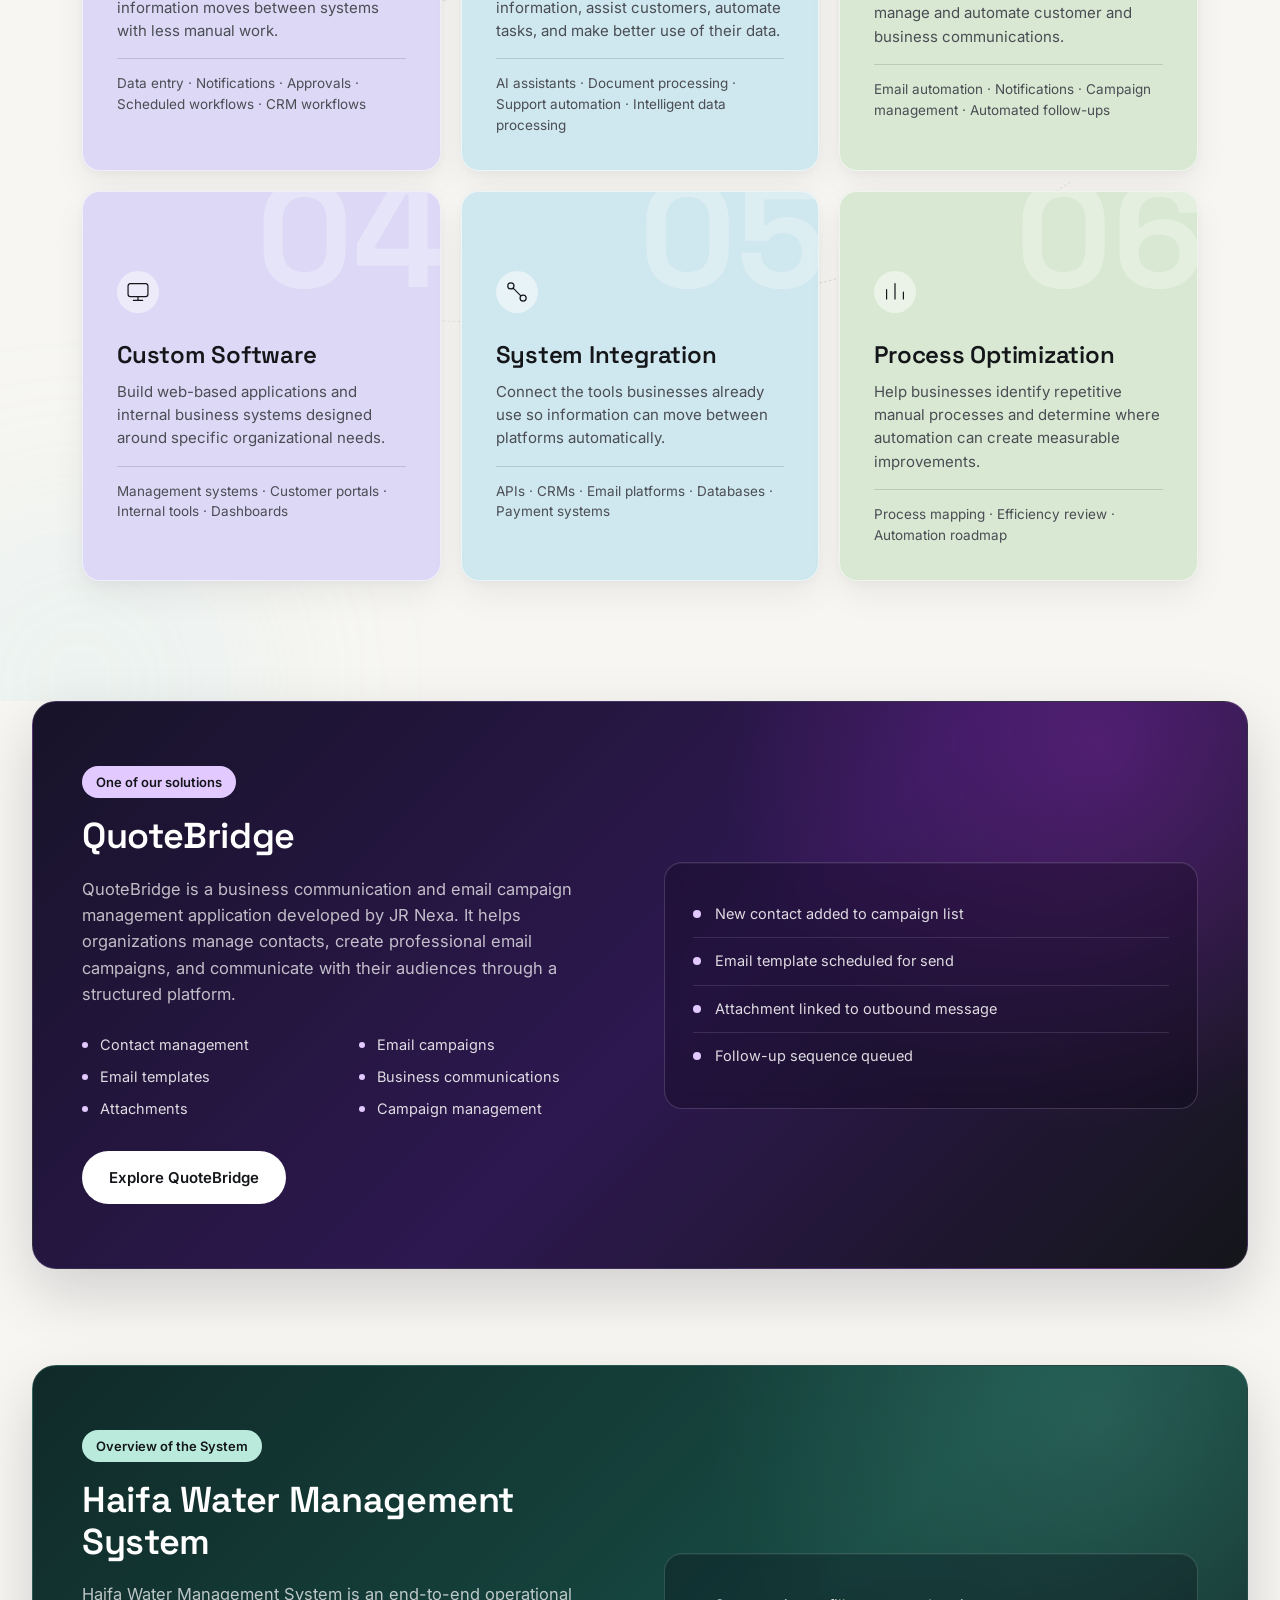
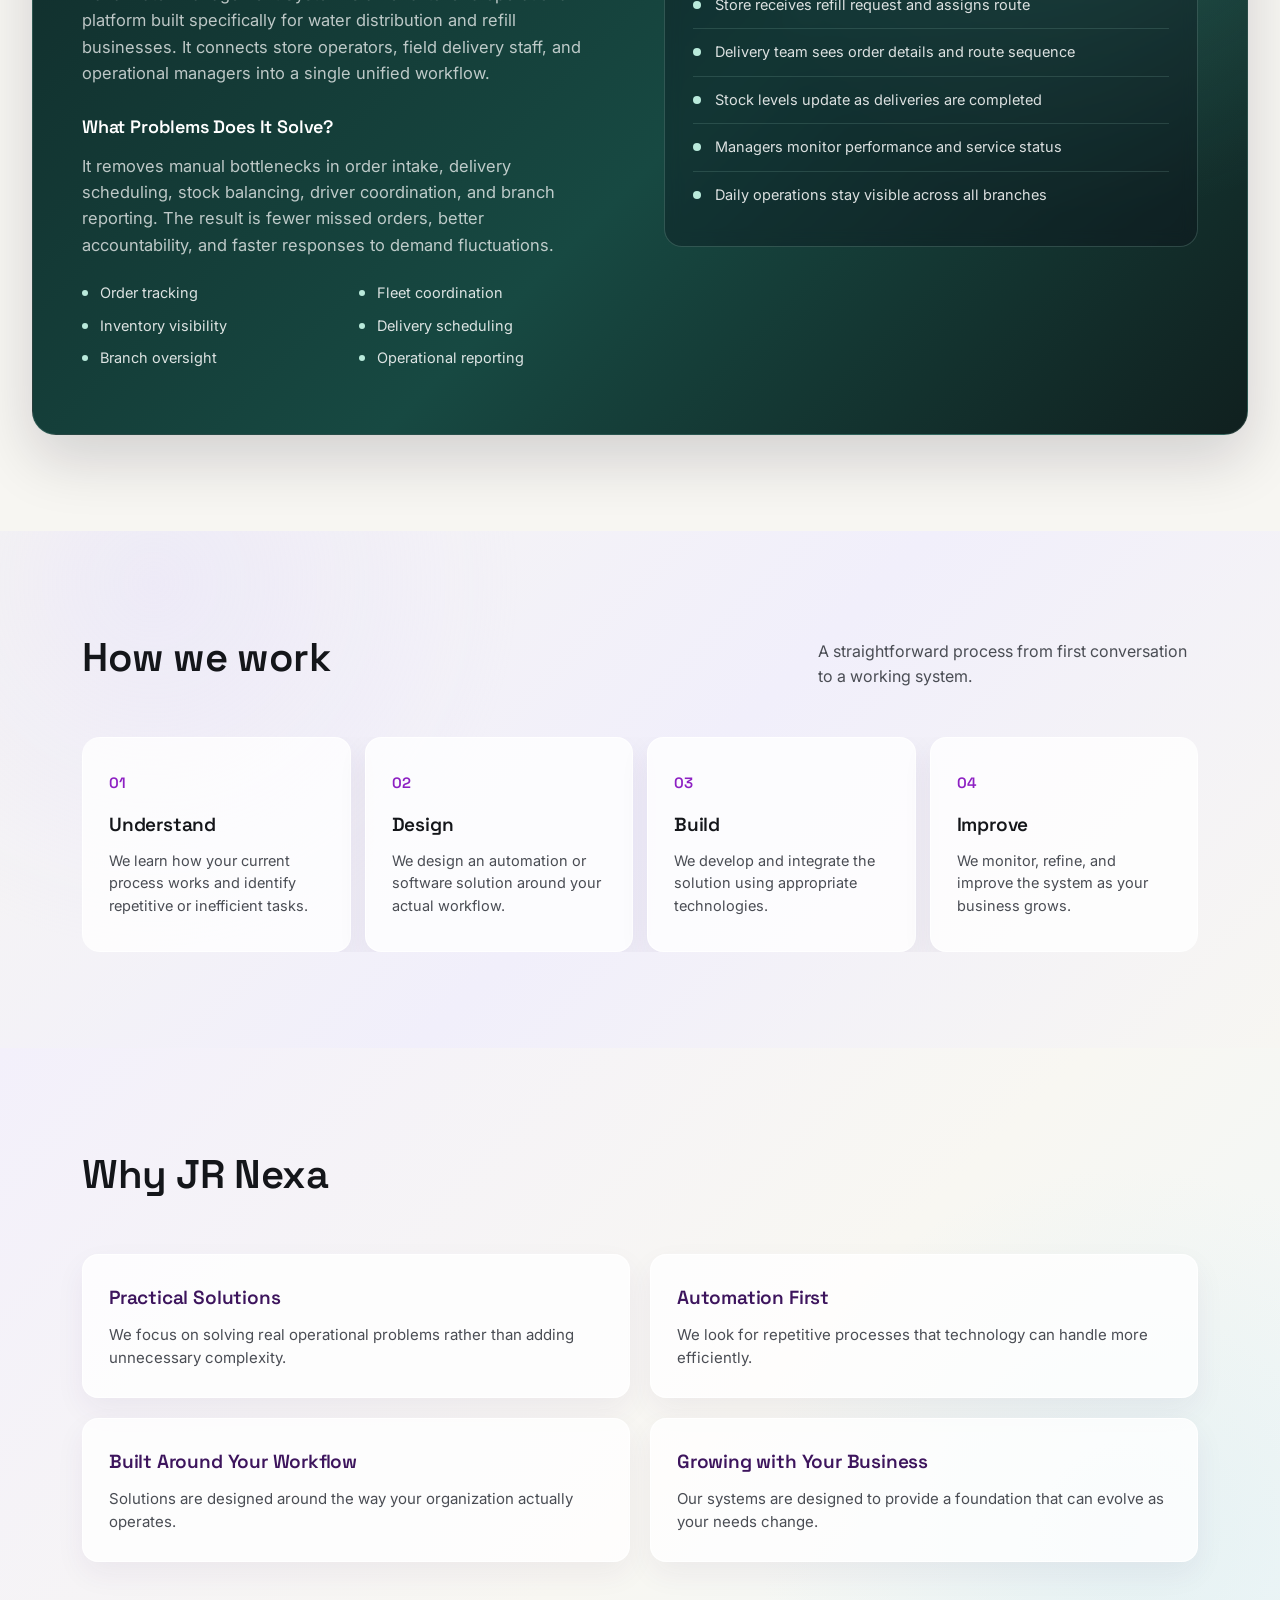
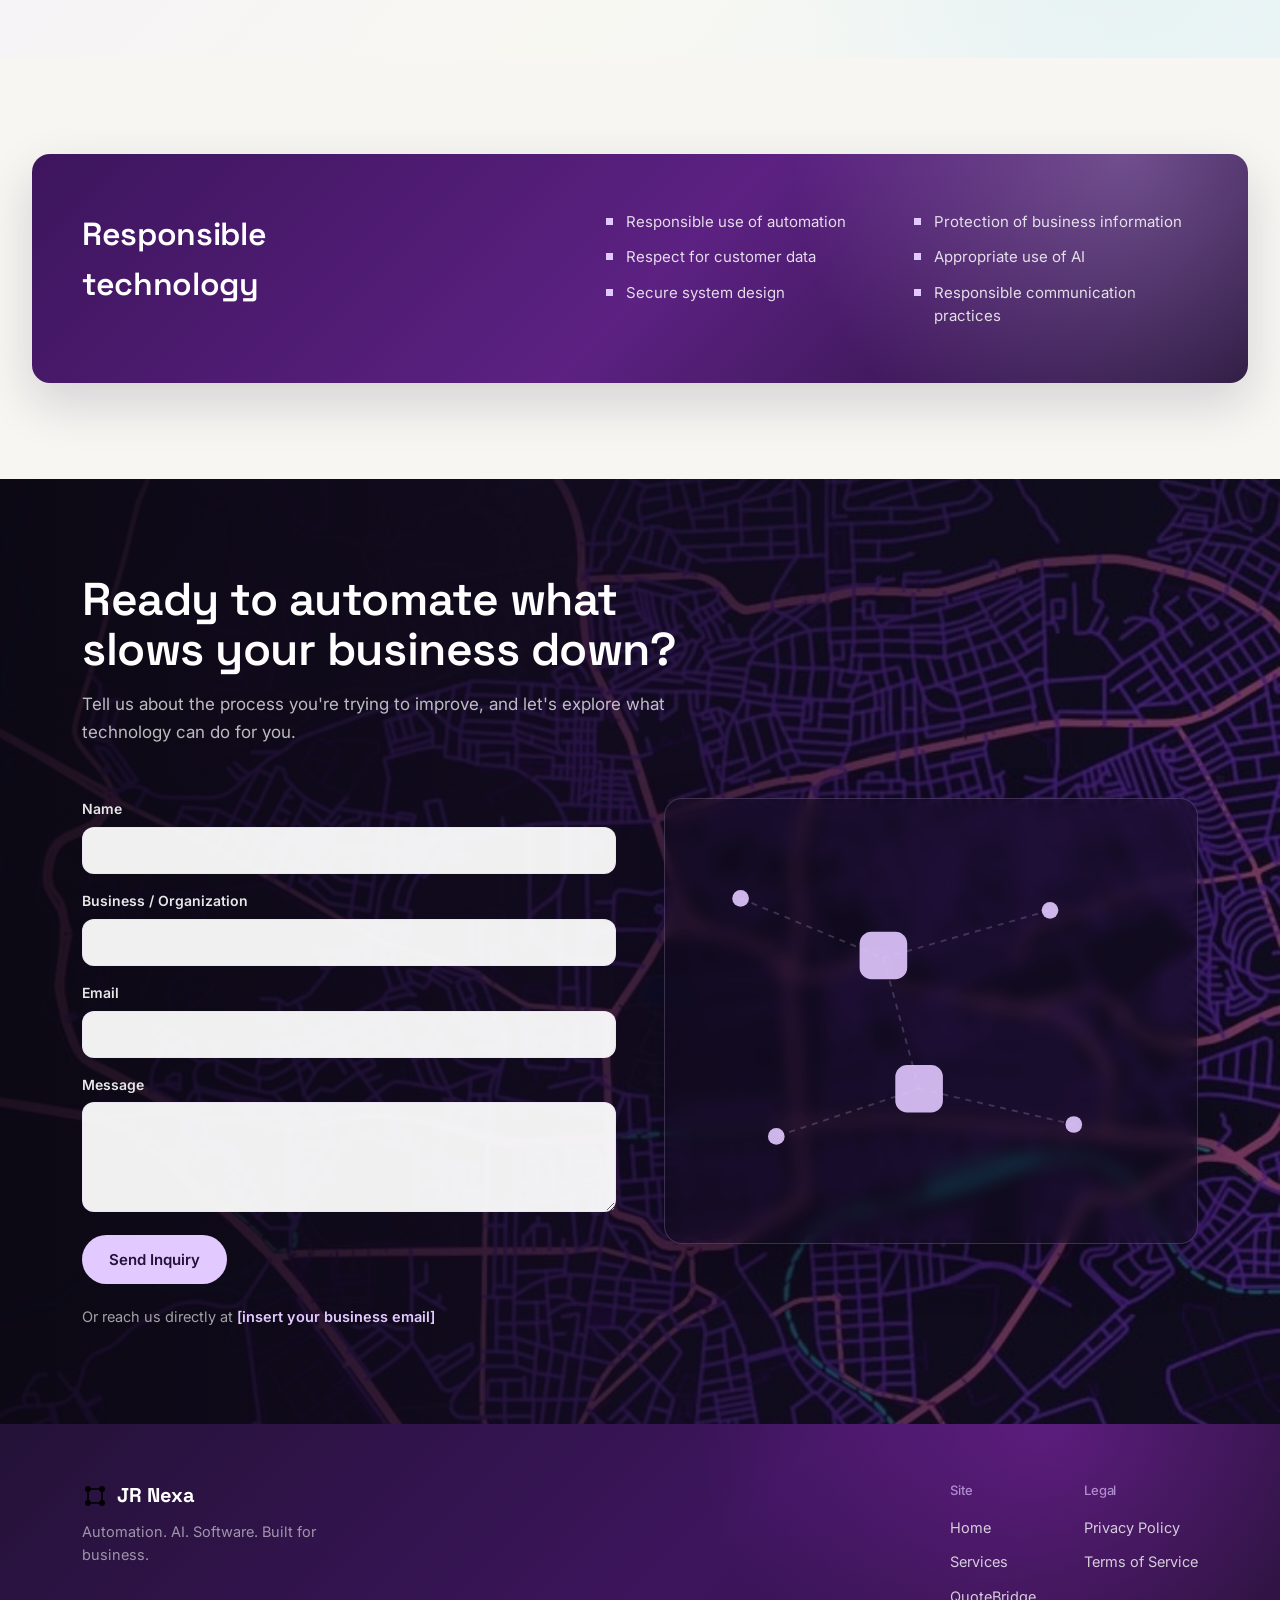
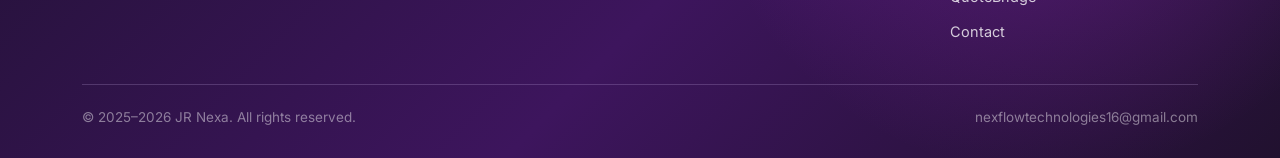
==== commit 10b0d13d: "Update Nexflow website" ====
--- a/index.html
+++ b/index.html
@@ -15,6 +15,7 @@
       href="https://fonts.googleapis.com/css2?family=Space+Grotesk:wght@500;600;700&family=Inter:wght@400;500;600&display=swap"
       rel="stylesheet"
     />
+    <link href="https://unpkg.com/aos@2.3.4/dist/aos.css" rel="stylesheet" />
     <link
       rel="icon"
       type="image/svg+xml"
@@ -268,10 +269,12 @@
       </section>
 
       <!-- ABOUT -->
-      <section class="about" id="about">
+      <section class="about" id="about" data-aos="fade-up">
         <div class="wrap about-inner">
-          <h2>Technology that works for your business.</h2>
-          <div class="about-text">
+          <h2 data-aos="fade-right">
+            Technology that works for your business.
+          </h2>
+          <div class="about-text" data-aos="fade-left">
             <p>
               JR Nexa is an automation service provider established in 2025,
               helping businesses and organizations use technology to reduce
@@ -291,15 +294,21 @@
       <section class="services" id="services">
         <div class="wrap">
           <div class="section-head">
-            <h2>What we build</h2>
-            <p class="desc">
+            <h2 data-aos="fade-up">What we build</h2>
+            <p class="desc" data-aos="fade-up">
               Six areas where automation, AI, and software design come together
               to remove friction from day-to-day operations.
             </p>
           </div>
 
           <div class="service-grid">
-            <article class="service-card">
+            <article
+              class="service-card"
+              data-number="01"
+              data-aos="fade-up"
+              data-aos-duration="700"
+              data-aos-delay="0"
+            >
               <span class="num">01</span>
               <svg class="icon" viewBox="0 0 34 34" fill="none">
                 <rect
@@ -337,7 +346,13 @@
               </p>
             </article>
 
-            <article class="service-card">
+            <article
+              class="service-card"
+              data-number="02"
+              data-aos="fade-up"
+              data-aos-duration="700"
+              data-aos-delay="100"
+            >
               <span class="num">02</span>
               <svg class="icon" viewBox="0 0 34 34" fill="none">
                 <circle
@@ -366,7 +381,13 @@
               </p>
             </article>
 
-            <article class="service-card">
+            <article
+              class="service-card"
+              data-number="03"
+              data-aos="fade-up"
+              data-aos-duration="700"
+              data-aos-delay="200"
+            >
               <span class="num">03</span>
               <svg class="icon" viewBox="0 0 34 34" fill="none">
                 <rect
@@ -396,7 +417,13 @@
               </p>
             </article>
 
-            <article class="service-card">
+            <article
+              class="service-card"
+              data-number="04"
+              data-aos="fade-up"
+              data-aos-duration="700"
+              data-aos-delay="300"
+            >
               <span class="num">04</span>
               <svg class="icon" viewBox="0 0 34 34" fill="none">
                 <rect
@@ -426,7 +453,13 @@
               </p>
             </article>
 
-            <article class="service-card">
+            <article
+              class="service-card"
+              data-number="05"
+              data-aos="fade-up"
+              data-aos-duration="700"
+              data-aos-delay="400"
+            >
               <span class="num">05</span>
               <svg class="icon" viewBox="0 0 34 34" fill="none">
                 <circle
@@ -460,7 +493,13 @@
               </p>
             </article>
 
-            <article class="service-card">
+            <article
+              class="service-card"
+              data-number="06"
+              data-aos="fade-up"
+              data-aos-duration="700"
+              data-aos-delay="500"
+            >
               <span class="num">06</span>
               <svg class="icon" viewBox="0 0 34 34" fill="none">
                 <path
@@ -484,11 +523,13 @@
       </section>
 
       <!-- FEATURED SOLUTION -->
-      <section id="solutions" style="padding: 0 0 96px">
+      <section id="solutions" style="padding: 0 0 96px" data-aos="fade-up">
         <div class="solution">
           <div class="solution-wrap solution-inner">
             <div>
-              <span class="tag">One of our solutions</span>
+              <span class="tag" data-aos="fade-right" data-aos="fade-right"
+                >One of our solutions</span
+              >
               <h2>QuoteBridge</h2>
               <p class="desc">
                 QuoteBridge is a business communication and email campaign
@@ -891,7 +932,7 @@
         </div>
         <div class="footer-bottom">
           <span>© 2025–2026 JR Nexa. All rights reserved.</span>
-          <span>[insert your business email]</span>
+          <span>nexflowtechnologies16@gmail.com</span>
         </div>
       </div>
     </footer>
@@ -922,5 +963,13 @@
         form.reset();
       });
     </script>
+    <script src="https://unpkg.com/aos@2.3.4/dist/aos.js"></script>
+    <script>
+      AOS.init({
+        duration: 800,
+        once: false,
+        offset: 50,
+      });
+    </script>
   </body>
 </html>
--- a/nexflow-website.css
+++ b/nexflow-website.css
@@ -33,7 +33,7 @@
 
 body {
   margin: 0;
-  background: var(--cream);
+  background: #f7f6f2;
   color: var(--ink);
   font-family:
     "Inter",
@@ -133,12 +133,14 @@
 
 /* ---------- Nav ---------- */
 header.site-nav {
-  position: static;
+  position: absolute;
   top: 0;
+  left: 0;
+  width: 100%;
   z-index: 100;
-  background: var(--lavender);
+  background: transparent;
   backdrop-filter: none;
-  border-bottom: 1px solid var(--line);
+  border-bottom: none;
 }
 .nav-inner {
   display: flex;
@@ -161,12 +163,13 @@
   font-weight: 700;
   font-size: 20px;
   text-decoration: none;
-  color: var(--ink);
+  color: #ffffff;
 }
 .logo-mark {
   width: 26px;
   height: 26px;
   flex: none;
+  filter: invert(1);
 }
 .nav-links {
   display: flex;
@@ -179,11 +182,11 @@
   text-decoration: none;
   font-size: 15px;
   font-weight: 500;
-  color: var(--ink-soft);
+  color: #ffffff;
   transition: color 0.15s ease;
 }
 .nav-links a:hover {
-  color: var(--ink);
+  color: rgba(255, 255, 255, 0.78);
 }
 .nav-right {
   display: flex;
@@ -202,7 +205,7 @@
 .hamburger span {
   width: 24px;
   height: 2px;
-  background: var(--ink);
+  background: #ffffff;
   display: block;
 }
 @media (max-width: 900px) {
@@ -250,9 +253,34 @@
 
 /* ---------- Hero ---------- */
 .hero {
-  background: linear-gradient(180deg, var(--lavender) 0%, #e7e4f9 100%);
-  padding: 76px 0 0 0;
+  position: relative;
+  min-height: 760px;
+  display: flex;
+  align-items: center;
+  background:
+    radial-gradient(
+      circle at 52% 40%,
+      rgba(255, 255, 255, 0.75),
+      transparent 25%
+    ),
+    radial-gradient(
+      circle at 20% 65%,
+      rgba(221, 164, 255, 0.35),
+      transparent 35%
+    ),
+    linear-gradient(135deg, #8d20c3 0%, #a72ed2 45%, #8f22c5 100%);
   overflow: hidden;
+}
+.hero::after {
+  content: "";
+  position: absolute;
+  z-index: 0;
+  right: 0;
+  bottom: -1px;
+  left: 0;
+  height: 180px;
+  background: linear-gradient(to bottom, transparent, #f7f6f2);
+  pointer-events: none;
 }
 .hero-inner {
   display: grid;
@@ -260,6 +288,8 @@
   gap: 40px;
   align-items: center;
   padding-bottom: 56px;
+  position: relative;
+  z-index: 1;
 }
 @media (max-width: 900px) {
   .hero-inner {
@@ -271,11 +301,12 @@
   font-size: clamp(38px, 5.4vw, 68px);
   line-height: 1.03;
   max-width: 14ch;
+  color: #ffffff;
 }
 .hero-copy .sub {
   margin-top: 22px;
   font-size: 19px;
-  color: var(--ink-soft);
+  color: #ffffff;
   max-width: 46ch;
   line-height: 1.6;
 }
@@ -285,14 +316,28 @@
   margin-top: 34px;
   flex-wrap: wrap;
 }
+.hero .btn-outline {
+  color: #ffffff;
+  border-color: rgba(255, 255, 255, 0.8);
+}
+.hero .btn-outline:hover {
+  background: rgba(255, 255, 255, 0.14);
+}
 .hero-diagram {
   width: 100%;
   height: auto;
 }
+@media (max-width: 900px) {
+  .hero {
+    min-height: auto;
+    padding: 110px 0 90px;
+  }
+}
 
 /* ---------- Diagram animation ---------- */
 .flow-line {
   stroke-dasharray: 6 6;
+  stroke: rgba(255, 255, 255, 0.58);
 }
 .flow-line.draw {
   stroke-dasharray: 400;
@@ -305,7 +350,11 @@
   }
 }
 .flow-node {
-  animation: pop 0.5s ease backwards;
+  transform-box: fill-box;
+  transform-origin: center;
+  animation:
+    pop 0.5s ease backwards,
+    node-pulse 5s ease-in-out 1.5s infinite;
 }
 @keyframes pop {
   from {
@@ -317,10 +366,19 @@
     opacity: 1;
   }
 }
+@keyframes node-pulse {
+  0%,
+  100% {
+    opacity: 1;
+  }
+  50% {
+    opacity: 0.72;
+  }
+}
 
 /* ---------- About ---------- */
 .about {
-  background: var(--paper);
+  background: #f7f6f2;
 }
 .about-inner {
   display: grid;
@@ -349,7 +407,30 @@
 
 /* ---------- Services ---------- */
 .services {
-  background: var(--cream);
+  position: relative;
+  overflow: hidden;
+  padding: 110px 0 120px;
+  background: #f7f6f2;
+}
+.services::before,
+.services::after {
+  content: "";
+  position: absolute;
+  width: 380px;
+  height: 380px;
+  border-radius: 50%;
+  filter: blur(82px);
+  pointer-events: none;
+}
+.services::before {
+  top: -180px;
+  right: -100px;
+  background: rgba(190, 180, 255, 0.12);
+}
+.services::after {
+  bottom: -170px;
+  left: -110px;
+  background: rgba(165, 220, 230, 0.12);
 }
 .section-head {
   display: flex;
@@ -370,10 +451,38 @@
 }
 
 .service-grid {
+  position: relative;
   display: grid;
   grid-template-columns: repeat(3, 1fr);
   gap: 20px;
 }
+.service-grid::before {
+  content: "";
+  position: absolute;
+  z-index: 0;
+  top: 25%;
+  left: 5%;
+  width: 90%;
+  height: 42%;
+  border: 1px dashed rgba(89, 93, 130, 0.16);
+  border-left-color: transparent;
+  border-right-color: transparent;
+  border-radius: 50%;
+  transform: rotate(-7deg);
+  animation: service-connection 9s ease-in-out infinite;
+  pointer-events: none;
+}
+@keyframes service-connection {
+  0%,
+  100% {
+    transform: rotate(-7deg) translateY(0);
+    opacity: 0.55;
+  }
+  50% {
+    transform: rotate(-4deg) translateY(8px);
+    opacity: 1;
+  }
+}
 @media (max-width: 900px) {
   .service-grid {
     grid-template-columns: repeat(2, 1fr);
@@ -386,26 +495,78 @@
 }
 
 .service-card {
-  border-radius: 0;
-  padding: 28px 26px 30px;
+  position: relative;
+  z-index: 1;
+  overflow: hidden;
+  border: 1px solid rgba(255, 255, 255, 0.58);
+  border-radius: 18px;
+  padding: 34px;
   display: flex;
   flex-direction: column;
-  min-height: 270px;
+  min-height: 390px;
+  box-shadow:
+    0 14px 34px rgba(20, 22, 26, 0.06),
+    0 3px 10px rgba(20, 22, 26, 0.03);
+  transition:
+    transform 0.35s ease,
+    box-shadow 0.35s ease,
+    border-color 0.35s ease,
+    filter 0.35s ease;
+}
+.service-card:hover {
+  transform: translateY(-8px);
+  border-color: rgba(255, 255, 255, 0.9);
+  box-shadow:
+    0 25px 55px rgba(20, 22, 26, 0.12),
+    0 5px 15px rgba(20, 22, 26, 0.06);
+  filter: brightness(1.06);
+}
+.service-card::after {
+  content: attr(data-number);
+  position: absolute;
+  z-index: -1;
+  top: -32px;
+  right: -8px;
+  font-family: "Space Grotesk", sans-serif;
+  font-size: 150px;
+  font-weight: 700;
+  line-height: 1;
+  color: rgba(255, 255, 255, 0.3);
+  pointer-events: none;
+  transition: transform 0.45s ease;
+}
+.service-card:hover::after {
+  transform: translateY(8px) scale(1.04);
 }
 .service-card .num {
+  position: absolute;
+  width: 1px;
+  height: 1px;
+  overflow: hidden;
+  clip-path: inset(50%);
   font-family: "Space Grotesk", sans-serif;
   font-size: 14px;
   font-weight: 600;
   color: var(--ink-soft);
 }
 .service-card .icon {
-  margin-top: 22px;
-  width: 34px;
-  height: 34px;
+  width: 42px;
+  height: 42px;
+  margin: 45px 0 28px;
+  padding: 8px;
+  border-radius: 50%;
+  background: rgba(255, 255, 255, 0.5);
+  transition:
+    transform 0.35s ease,
+    background 0.35s ease;
+}
+.service-card:hover .icon {
+  transform: translateY(-4px) rotate(-4deg);
+  background: rgba(255, 255, 255, 0.78);
 }
 .service-card h3 {
-  margin-top: 20px;
-  font-size: 21px;
+  margin-top: 0;
+  font-size: 24px;
   line-height: 1.2;
 }
 .service-card .desc {
@@ -433,14 +594,41 @@
 .service-card:nth-child(6) {
   background: var(--mint);
 }
+@media (max-width: 900px) {
+  .services .section-head {
+    align-items: flex-start;
+    flex-direction: column;
+  }
+}
+@media (max-width: 640px) {
+  .services {
+    padding: 80px 0;
+  }
+  .service-card {
+    min-height: 360px;
+    padding: 30px 26px;
+  }
+}
 
 /* ---------- Featured solution ---------- */
 .solution {
-  background: var(--dark);
+  position: relative;
+  overflow: hidden;
+  background:
+    radial-gradient(circle at 88% 8%, rgba(167, 46, 210, 0.3), transparent 32%),
+    linear-gradient(135deg, #171329 0%, #2e1850 54%, #14161a 100%);
   color: var(--paper);
-  border-radius: 0;
+  border: 1px solid rgba(226, 201, 255, 0.14);
+  border-radius: 24px;
   margin: 0 32px;
   padding: 64px 48px;
+  box-shadow: 0 24px 60px rgba(20, 12, 34, 0.16);
+}
+#haifa-water-system .solution {
+  background:
+    radial-gradient(circle at 88% 8%, rgba(101, 193, 175, 0.2), transparent 32%),
+    linear-gradient(135deg, #102a29 0%, #174942 54%, #10201f 100%);
+  border-color: rgba(173, 235, 216, 0.14);
 }
 @media (max-width: 900px) {
   .solution {
@@ -473,10 +661,13 @@
   font-size: 13px;
   font-weight: 600;
   color: var(--dark);
-  background: var(--mint);
+  background: #e2c9ff;
   padding: 6px 14px;
   border-radius: 999px;
   margin-bottom: 18px;
+}
+#haifa-water-system .solution .tag {
+  background: #b9eadb;
 }
 .solution p.desc {
   margin-top: 18px;
@@ -507,23 +698,32 @@
   width: 6px;
   height: 6px;
   border-radius: 50%;
-  background: var(--mint);
+  background: #e2c9ff;
+}
+#haifa-water-system .solution-features li::before {
+  background: #b9eadb;
 }
 .solution-actions {
   margin-top: 30px;
 }
 .solution-panel {
-  border: 1px solid rgba(255, 255, 255, 0.16);
-  border-radius: 0;
+  border: 1px solid rgba(226, 201, 255, 0.2);
+  border-radius: 18px;
   padding: 28px;
-  background: rgba(255, 255, 255, 0.04);
+  background: rgba(8, 5, 18, 0.28);
+  box-shadow: inset 0 1px 0 rgba(255, 255, 255, 0.06);
+  backdrop-filter: blur(8px);
 }
 .solution-panel .row {
   display: flex;
   align-items: center;
   gap: 14px;
   padding: 12px 0;
-  border-bottom: 1px solid rgba(255, 255, 255, 0.1);
+  border-bottom: 1px solid rgba(226, 201, 255, 0.14);
+  transition: padding-left 0.25s ease, color 0.25s ease;
+}
+.solution-panel .row:hover {
+  padding-left: 6px;
 }
 .solution-panel .row:last-child {
   border-bottom: none;
@@ -532,8 +732,17 @@
   width: 8px;
   height: 8px;
   border-radius: 50%;
-  background: var(--lavender-deep);
+  background: #e2c9ff;
   flex: none;
+}
+#haifa-water-system .solution-panel {
+  border-color: rgba(173, 235, 216, 0.2);
+}
+#haifa-water-system .solution-panel .row {
+  border-bottom-color: rgba(173, 235, 216, 0.14);
+}
+#haifa-water-system .solution-panel .row .dot {
+  background: #b9eadb;
 }
 .solution-panel .row span {
   font-size: 14.5px;
@@ -542,15 +751,17 @@
 
 /* ---------- How we work ---------- */
 .how {
-  background: var(--paper);
+  background:
+    radial-gradient(circle at 12% 10%, rgba(218, 211, 255, 0.3), transparent 30%),
+    linear-gradient(135deg, #f7f6f2 0%, #f1effb 52%, #f7f6f2 100%);
 }
 .how-grid {
   display: grid;
   grid-template-columns: repeat(4, 1fr);
-  gap: 1px;
-  background: var(--line);
-  border: 1px solid var(--line);
-  border-radius: 0;
+  gap: 14px;
+  background: transparent;
+  border: none;
+  border-radius: 18px;
   overflow: hidden;
 }
 @media (max-width: 760px) {
@@ -564,14 +775,28 @@
   }
 }
 .how-step {
-  background: var(--paper);
+  position: relative;
+  overflow: hidden;
+  background: rgba(255, 255, 255, 0.78);
+  border: 1px solid rgba(255, 255, 255, 0.82);
+  border-radius: 16px;
   padding: 32px 26px 34px;
+  box-shadow: 0 12px 30px rgba(65, 39, 100, 0.07);
+  transition:
+    transform 0.3s ease,
+    box-shadow 0.3s ease,
+    background 0.3s ease;
+}
+.how-step:hover {
+  transform: translateY(-5px);
+  background: #ffffff;
+  box-shadow: 0 20px 38px rgba(65, 39, 100, 0.12);
 }
 .how-step .num {
   font-family: "Space Grotesk", sans-serif;
   font-size: 15px;
   font-weight: 600;
-  color: var(--ink-soft);
+  color: #8d20c3;
 }
 .how-step h3 {
   margin-top: 16px;
@@ -586,7 +811,9 @@
 
 /* ---------- Why JR Nexa ---------- */
 .why {
-  background: var(--cream);
+  background:
+    radial-gradient(circle at 88% 80%, rgba(205, 231, 237, 0.34), transparent 30%),
+    linear-gradient(135deg, #f3f0fb 0%, #f8f7f2 58%, #f0f7f8 100%);
 }
 .why-grid {
   display: grid;
@@ -599,13 +826,24 @@
   }
 }
 .why-card {
-  background: var(--paper);
-  border: 1px solid var(--line);
-  border-radius: 0;
+  background: rgba(255, 255, 255, 0.78);
+  border: 1px solid rgba(255, 255, 255, 0.86);
+  border-radius: 16px;
   padding: 28px 26px;
+  box-shadow: 0 12px 30px rgba(65, 39, 100, 0.06);
+  transition:
+    transform 0.3s ease,
+    box-shadow 0.3s ease,
+    background 0.3s ease;
+}
+.why-card:hover {
+  transform: translateY(-5px);
+  background: #ffffff;
+  box-shadow: 0 20px 38px rgba(65, 39, 100, 0.11);
 }
 .why-card h3 {
   font-size: 19px;
+  color: #3d155d;
 }
 .why-card p {
   margin-top: 10px;
@@ -616,10 +854,16 @@
 
 /* ---------- Responsible tech ---------- */
 .responsible {
-  background: var(--sky);
-  border-radius: 0;
+  position: relative;
+  overflow: hidden;
+  background:
+    radial-gradient(circle at 90% 0%, rgba(226, 201, 255, 0.3), transparent 30%),
+    linear-gradient(135deg, #3d155d 0%, #5c2182 52%, #241238 100%);
+  border-radius: 18px;
   margin: 0 32px;
   padding: 56px 48px;
+  color: rgba(255, 255, 255, 0.86);
+  box-shadow: 0 20px 50px rgba(36, 18, 56, 0.16);
 }
 @media (max-width: 900px) {
   .responsible {
@@ -642,6 +886,7 @@
 .responsible h2 {
   font-size: clamp(24px, 3vw, 32px);
   max-width: 13ch;
+  color: #ffffff;
 }
 .responsible-list {
   list-style: none;
@@ -660,7 +905,7 @@
   font-size: 15px;
   padding-left: 20px;
   position: relative;
-  color: var(--ink);
+  color: rgba(255, 255, 255, 0.84);
 }
 .responsible-list li::before {
   content: "";
@@ -669,12 +914,24 @@
   top: 8px;
   width: 7px;
   height: 7px;
-  background: var(--ink);
+  background: #e2c9ff;
 }
 
 /* ---------- Contact ---------- */
 .contact {
-  background: var(--mint);
+  position: relative;
+  color: rgba(255, 255, 255, 0.86);
+  background:
+    linear-gradient(
+      90deg,
+      rgba(12, 8, 20, 0.92) 0%,
+      rgba(18, 10, 30, 0.82) 45%,
+      rgba(18, 10, 30, 0.58) 90%
+    ),
+    url("img/Map-1.jpg");
+
+  background-size: cover;
+  background-position: center;
 }
 .contact-head {
   max-width: 640px;
@@ -683,11 +940,13 @@
 .contact-head h2 {
   font-size: clamp(30px, 4vw, 46px);
   line-height: 1.08;
+  color: #ffffff;
 }
 .contact-head p {
   margin-top: 16px;
   font-size: 17px;
-  color: var(--ink-soft);
+  color: rgba(255, 255, 255, 0.72);
+  line-height: 1.65;
 }
 .contact-inner {
   display: grid;
@@ -711,17 +970,22 @@
   font-size: 14px;
   font-weight: 600;
   margin-bottom: 7px;
+  color: rgba(255, 255, 255, 0.9);
 }
 .field input,
 .field textarea {
   width: 100%;
   padding: 13px 16px;
   border-radius: 12px;
-  border: 1px solid rgba(20, 22, 26, 0.3);
-  background: var(--paper);
+  border: 1px solid rgba(226, 201, 255, 0.28);
+  background: rgba(255, 255, 255, 0.94);
   font-family: "Inter", sans-serif;
   font-size: 15px;
   color: var(--ink);
+  transition:
+    border-color 0.2s ease,
+    box-shadow 0.2s ease,
+    background 0.2s ease;
 }
 .field textarea {
   min-height: 110px;
@@ -729,18 +993,32 @@
 }
 .field input:focus,
 .field textarea:focus {
-  outline: 2px solid var(--ink);
+  outline: none;
   outline-offset: 1px;
+  border-color: #e2c9ff;
+  background: #ffffff;
+  box-shadow: 0 0 0 3px rgba(226, 201, 255, 0.16);
+}
+.contact .btn-primary {
+  background: #e2c9ff;
+  color: #241238;
+}
+.contact .btn-primary:hover {
+  background: #ffffff;
 }
 .contact-email {
   margin-top: 6px;
   font-size: 14.5px;
-  color: var(--ink-soft);
+  color: rgba(255, 255, 255, 0.62);
+}
+.contact-email strong {
+  color: #e2c9ff;
+  font-weight: 600;
 }
 .form-note {
   margin-top: 14px;
   font-size: 13.5px;
-  color: var(--ink-soft);
+  color: rgba(255, 255, 255, 0.7);
   display: none;
 }
 .form-note.show {
@@ -748,15 +1026,33 @@
 }
 
 .contact-diagram-wrap {
-  border-radius: 0;
-  background: var(--paper);
-  padding: 20px;
-  border: 1px solid rgba(20, 22, 26, 0.12);
+  border-radius: 18px;
+  background: rgba(20, 12, 34, 0.48);
+  padding: 28px;
+  border: 1px solid rgba(226, 201, 255, 0.2);
+  box-shadow: 0 20px 50px rgba(8, 4, 15, 0.22);
+  backdrop-filter: blur(8px);
+}
+.contact-diagram-wrap line {
+  stroke: rgba(226, 201, 255, 0.58);
+}
+.contact-diagram-wrap circle,
+.contact-diagram-wrap rect {
+  fill: rgba(226, 201, 255, 0.9);
+}
+.contact-diagram-wrap svg path {
+  stroke: #241238;
 }
 
 /* ---------- Footer ---------- */
 footer {
-  background: var(--ink);
+  background:
+    radial-gradient(
+      circle at 82% 0%,
+      rgba(167, 46, 210, 0.34),
+      transparent 32%
+    ),
+    linear-gradient(135deg, #241238 0%, #3d155d 52%, #21112f 100%);
   color: rgba(255, 255, 255, 0.75);
   padding-top: 56px;
 }
@@ -765,7 +1061,7 @@
   justify-content: space-between;
   gap: 32px;
   padding-bottom: 40px;
-  border-bottom: 1px solid rgba(255, 255, 255, 0.14);
+  border-bottom: 1px solid rgba(226, 201, 255, 0.2);
   flex-wrap: wrap;
 }
 .footer-brand .logo {
@@ -784,7 +1080,7 @@
 }
 .footer-col h4 {
   font-size: 13px;
-  color: rgba(255, 255, 255, 0.5);
+  color: rgba(226, 201, 255, 0.66);
   font-weight: 500;
   margin-bottom: 14px;
   font-family: "Inter", sans-serif;
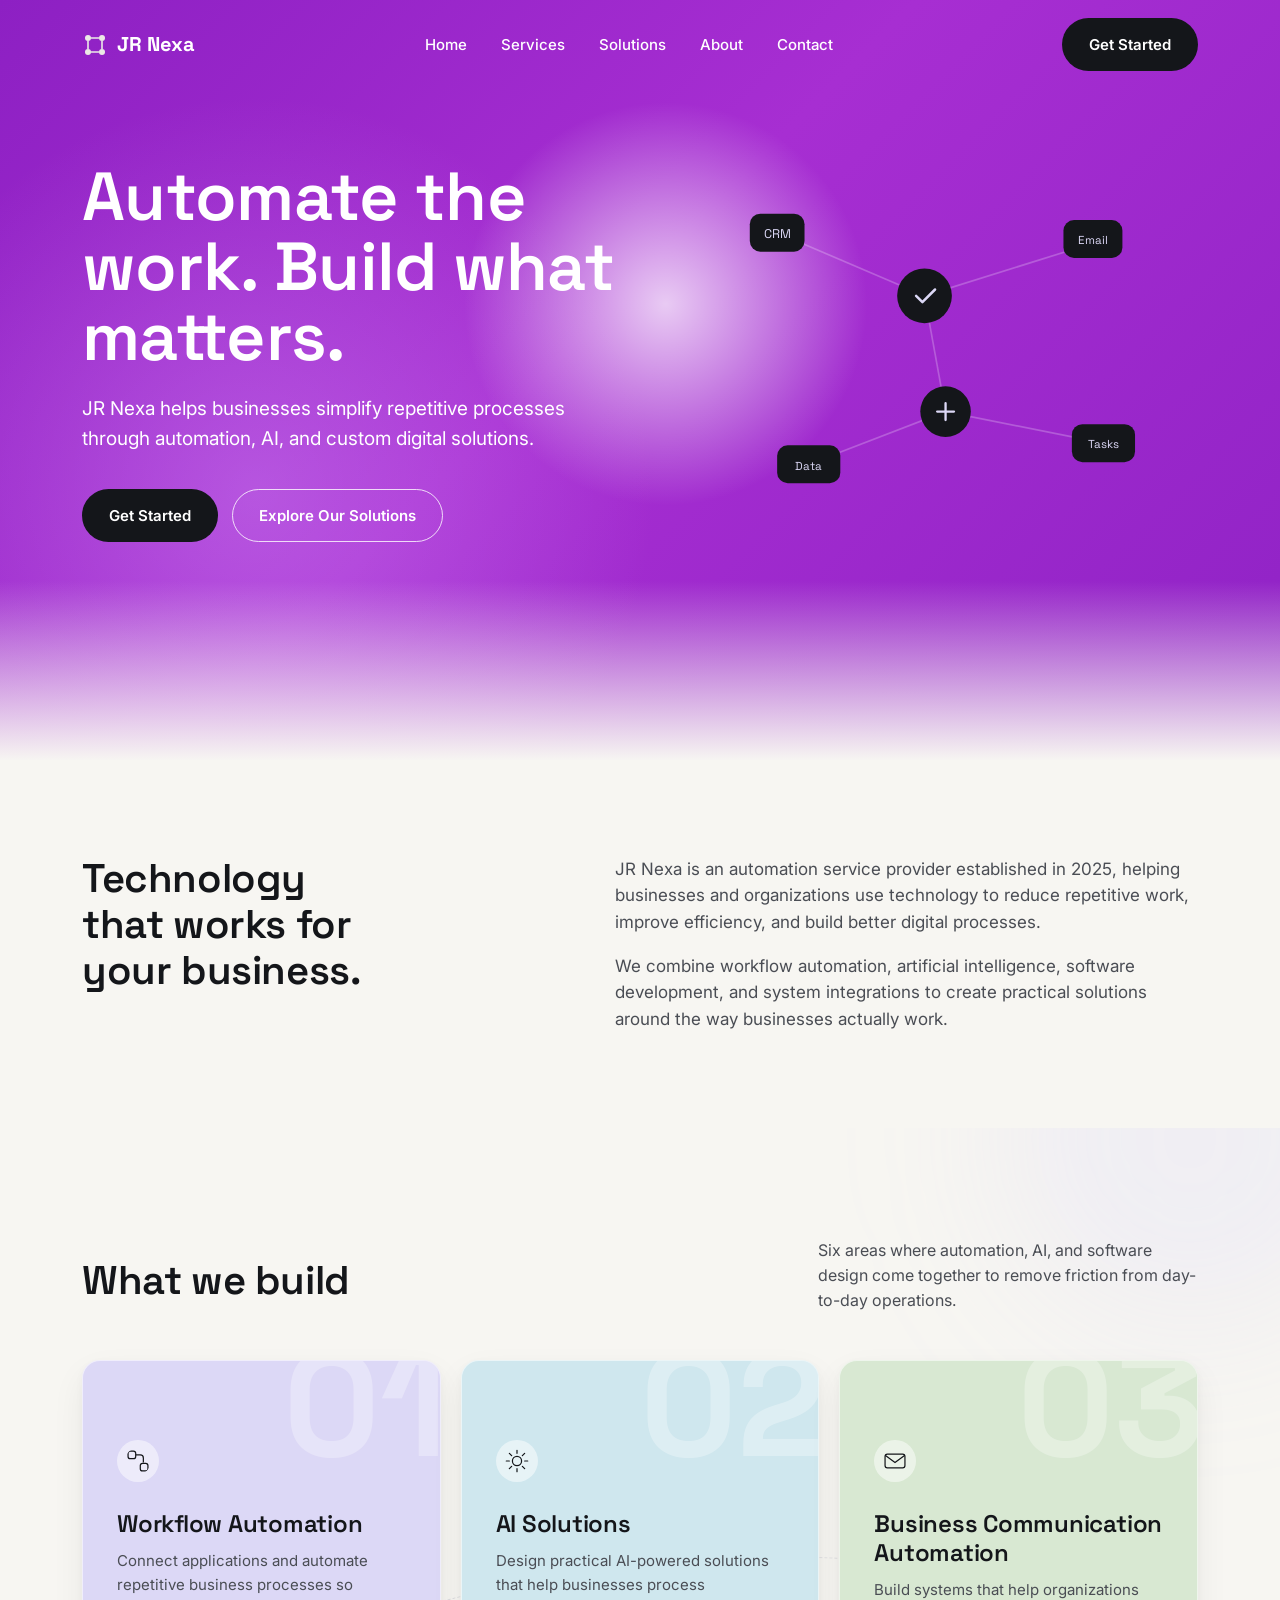
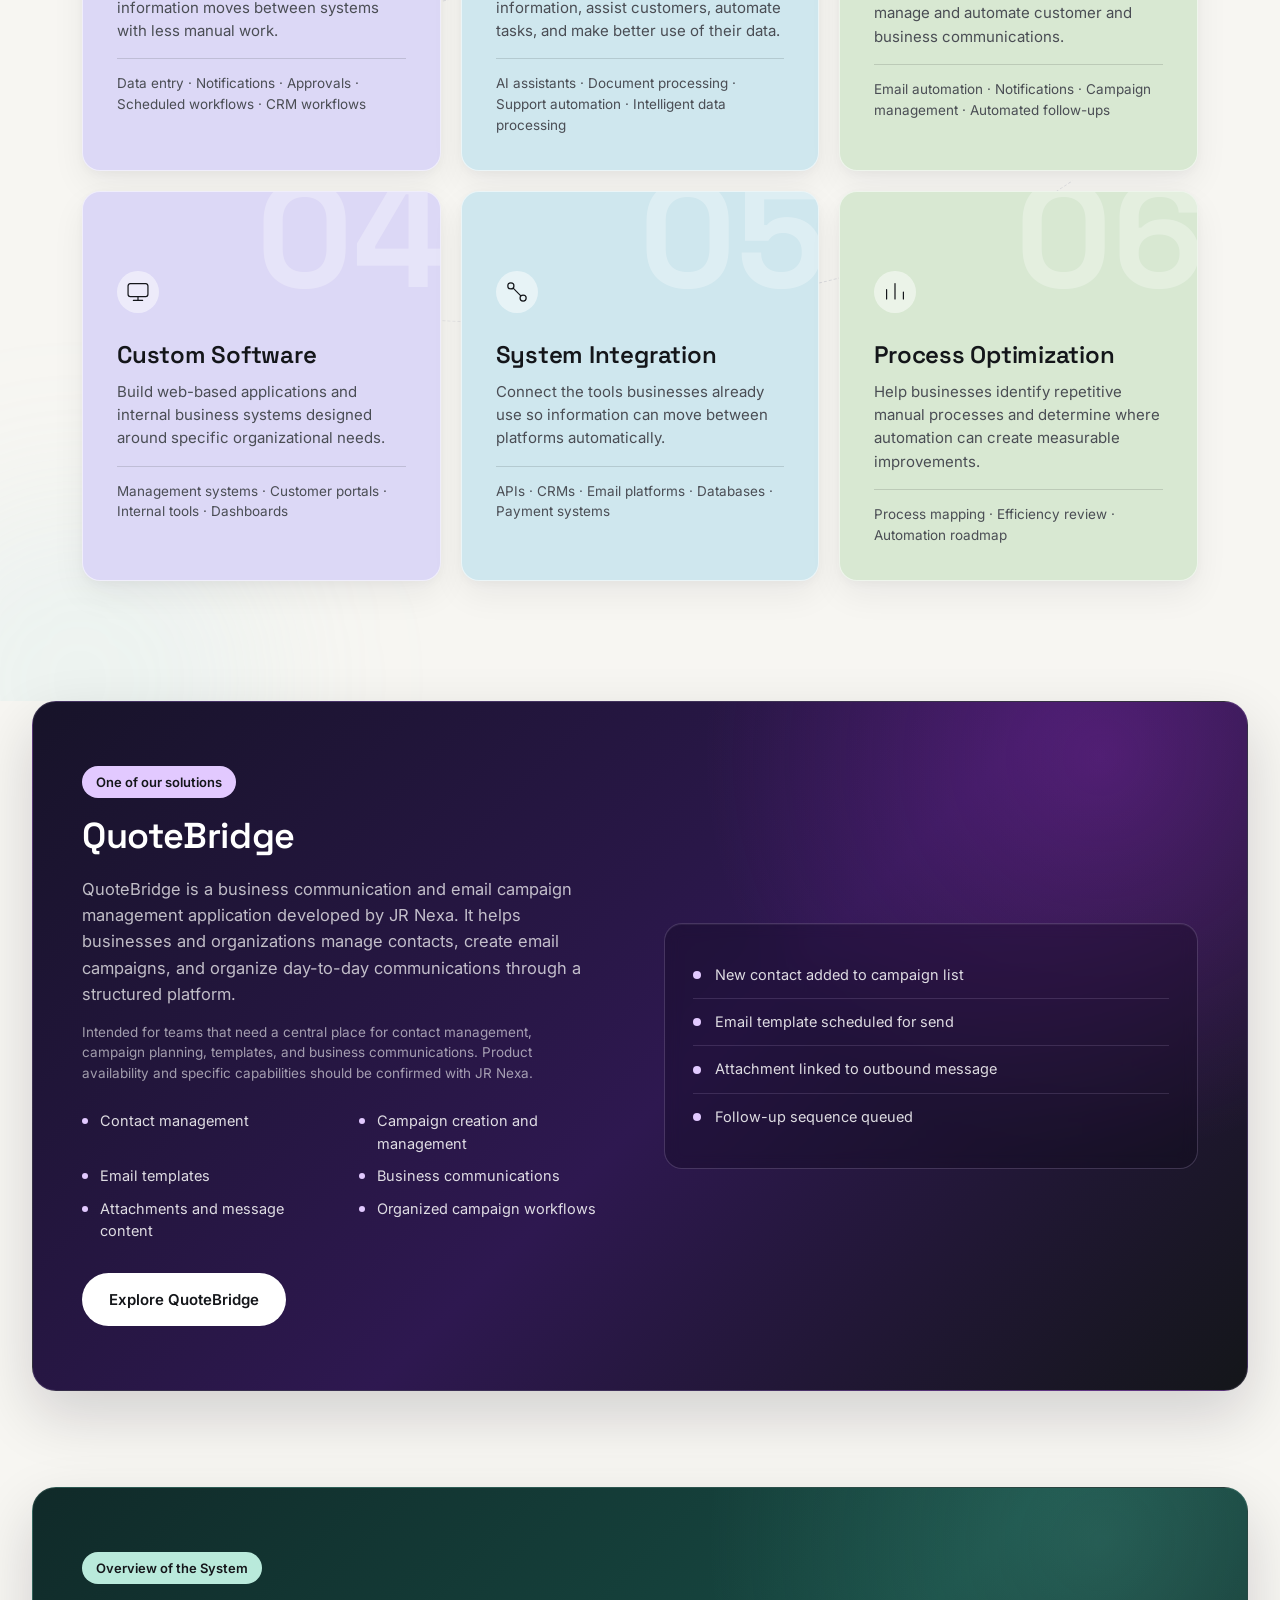
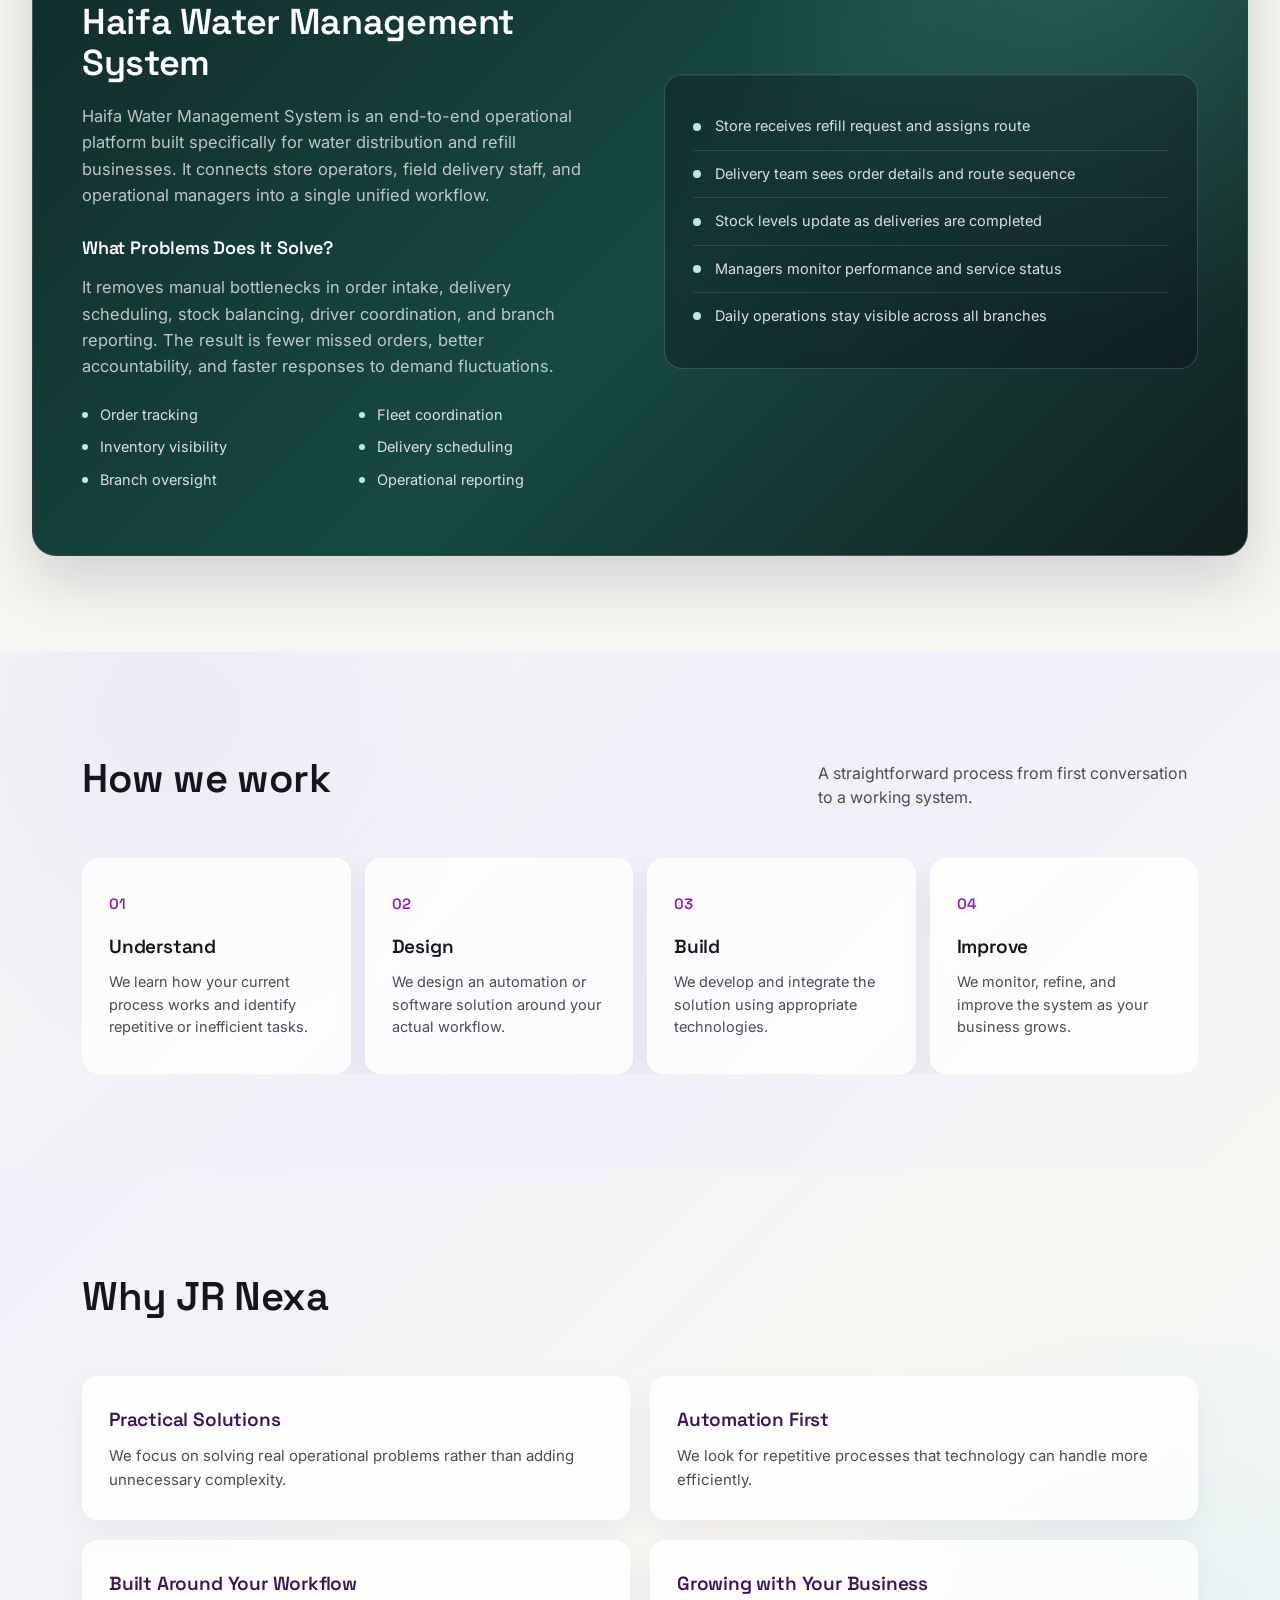
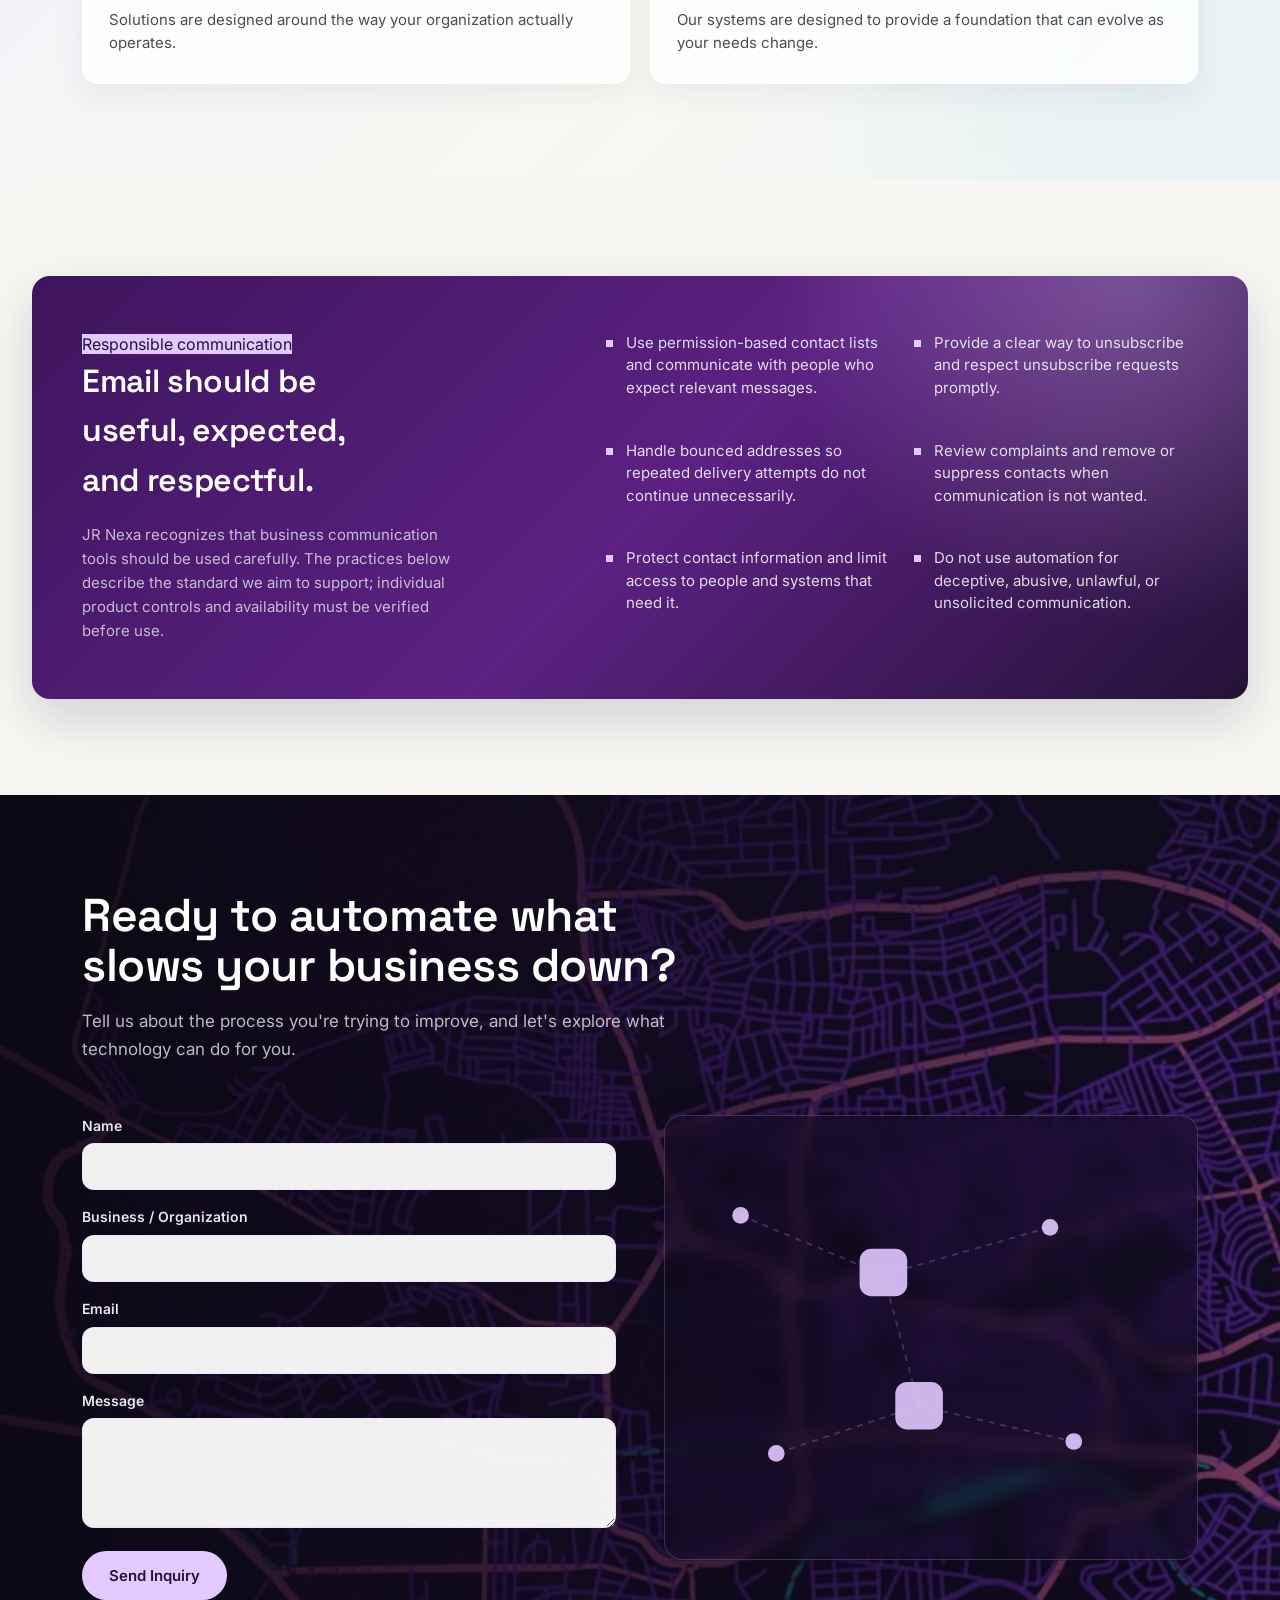
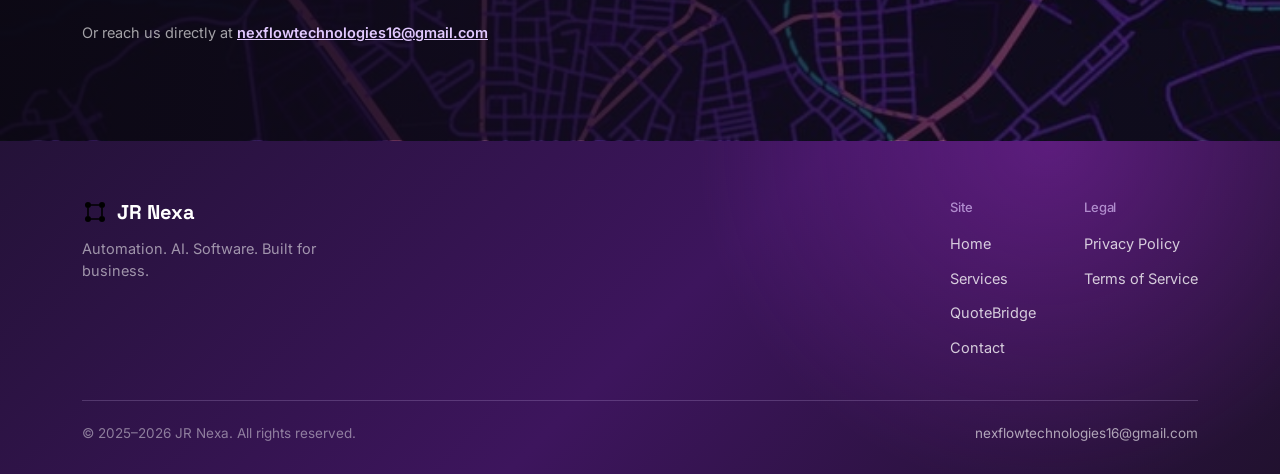
==== commit cbc86d56: "Improve JR Nexa website" ====
--- a/index.html
+++ b/index.html
@@ -9,6 +9,16 @@
       name="description"
       content="JR Nexa is an automation service provider established in 2025, helping businesses simplify operations through workflow automation, AI, software development, and digital solutions."
     />
+    <meta name="theme-color" content="#8d20c3" />
+    <meta
+      property="og:title"
+      content="JR Nexa | Automation, AI & Digital Solutions"
+    />
+    <meta
+      property="og:description"
+      content="Practical automation, AI, software, and integration solutions for businesses and organizations."
+    />
+    <meta property="og:type" content="website" />
     <link rel="preconnect" href="https://fonts.googleapis.com" />
     <link rel="preconnect" href="https://fonts.gstatic.com" crossorigin />
     <link
@@ -29,6 +39,7 @@
     <link rel="stylesheet" href="nexflow-website.css" />
   </head>
   <body>
+    <a class="skip-link" href="#main-content">Skip to content</a>
     <header class="site-nav">
       <div class="nav-inner">
         <a href="#home" class="logo" aria-label="JR Nexa home">
@@ -81,7 +92,7 @@
       </div>
     </header>
 
-    <main>
+    <main id="main-content">
       <!-- HERO -->
       <section class="hero" id="home">
         <div class="wrap hero-inner">
@@ -533,18 +544,24 @@
               <h2>QuoteBridge</h2>
               <p class="desc">
                 QuoteBridge is a business communication and email campaign
-                management application developed by JR Nexa. It helps
-                organizations manage contacts, create professional email
-                campaigns, and communicate with their audiences through a
-                structured platform.
+                management application developed by JR Nexa. It helps businesses
+                and organizations manage contacts, create email campaigns, and
+                organize day-to-day communications through a structured
+                platform.
+              </p>
+              <p class="solution-note">
+                Intended for teams that need a central place for contact
+                management, campaign planning, templates, and business
+                communications. Product availability and specific capabilities
+                should be confirmed with JR Nexa.
               </p>
               <ul class="solution-features">
                 <li>Contact management</li>
-                <li>Email campaigns</li>
+                <li>Campaign creation and management</li>
                 <li>Email templates</li>
                 <li>Business communications</li>
-                <li>Attachments</li>
-                <li>Campaign management</li>
+                <li>Attachments and message content</li>
+                <li>Organized campaign workflows</li>
               </ul>
               <div class="solution-actions">
                 <a
@@ -732,18 +749,45 @@
         </div>
       </section>
 
-      <!-- RESPONSIBLE TECHNOLOGY -->
+      <!-- RESPONSIBLE COMMUNICATION -->
       <section style="padding-bottom: 96px">
         <div class="responsible">
           <div class="responsible-wrap">
-            <h2>Responsible technology</h2>
+            <div>
+              <span class="tag responsible-tag">Responsible communication</span>
+              <h2>Email should be useful, expected, and respectful.</h2>
+              <p class="responsible-intro">
+                JR Nexa recognizes that business communication tools should be
+                used carefully. The practices below describe the standard we aim
+                to support; individual product controls and availability must be
+                verified before use.
+              </p>
+            </div>
             <ul class="responsible-list">
-              <li>Responsible use of automation</li>
-              <li>Protection of business information</li>
-              <li>Respect for customer data</li>
-              <li>Appropriate use of AI</li>
-              <li>Secure system design</li>
-              <li>Responsible communication practices</li>
+              <li>
+                Use permission-based contact lists and communicate with people
+                who expect relevant messages.
+              </li>
+              <li>
+                Provide a clear way to unsubscribe and respect unsubscribe
+                requests promptly.
+              </li>
+              <li>
+                Handle bounced addresses so repeated delivery attempts do not
+                continue unnecessarily.
+              </li>
+              <li>
+                Review complaints and remove or suppress contacts when
+                communication is not wanted.
+              </li>
+              <li>
+                Protect contact information and limit access to people and
+                systems that need it.
+              </li>
+              <li>
+                Do not use automation for deceptive, abusive, unlawful, or
+                unsolicited communication.
+              </li>
             </ul>
           </div>
         </div>
@@ -761,7 +805,13 @@
           </div>
 
           <div class="contact-inner">
-            <form class="inquiry" id="inquiryForm" novalidate>
+            <form
+              class="inquiry"
+              id="inquiryForm"
+              action="mailto:nexflowtechnologies16@gmail.com"
+              method="post"
+              enctype="text/plain"
+            >
               <div class="field">
                 <label for="name">Name</label>
                 <input type="text" id="name" name="name" required />
@@ -784,12 +834,16 @@
                 </button>
               </div>
               <p class="form-note" id="formNote">
-                Thanks — your message is ready to send once this form is
-                connected to an inbox.
+                Your email app should open with the inquiry addressed to JR
+                Nexa. This static form does not store or submit data to a web
+                server; a backend integration is required for direct web
+                submissions.
               </p>
               <p class="contact-email">
                 Or reach us directly at
-                <strong>[insert your business email]</strong>
+                <a href="mailto:nexflowtechnologies16@gmail.com"
+                  >nexflowtechnologies16@gmail.com</a
+                >
               </p>
             </form>
 
@@ -924,15 +978,17 @@
             <div class="footer-col">
               <h4>Legal</h4>
               <ul>
-                <li><a href="#">Privacy Policy</a></li>
-                <li><a href="#">Terms of Service</a></li>
+                <li><a href="privacy.html">Privacy Policy</a></li>
+                <li><a href="terms.html">Terms of Service</a></li>
               </ul>
             </div>
           </div>
         </div>
         <div class="footer-bottom">
           <span>© 2025–2026 JR Nexa. All rights reserved.</span>
-          <span>nexflowtechnologies16@gmail.com</span>
+          <a href="mailto:nexflowtechnologies16@gmail.com"
+            >nexflowtechnologies16@gmail.com</a
+          >
         </div>
       </div>
     </footer>
@@ -954,13 +1010,12 @@
       const form = document.getElementById("inquiryForm");
       const note = document.getElementById("formNote");
       form.addEventListener("submit", (e) => {
-        e.preventDefault();
         if (!form.checkValidity()) {
+          e.preventDefault();
           form.reportValidity();
           return;
         }
         note.classList.add("show");
-        form.reset();
       });
     </script>
     <script src="https://unpkg.com/aos@2.3.4/dist/aos.js"></script>
--- a/nexflow-website.css
+++ b/nexflow-website.css
@@ -44,6 +44,22 @@
   -webkit-font-smoothing: antialiased;
 }
 
+.skip-link {
+  position: fixed;
+  z-index: 200;
+  top: 12px;
+  left: 16px;
+  padding: 10px 14px;
+  border-radius: 8px;
+  background: var(--paper);
+  color: var(--ink);
+  transform: translateY(-150%);
+  transition: transform 0.2s ease;
+}
+.skip-link:focus {
+  transform: translateY(0);
+}
+
 h1,
 h2,
 h3,
@@ -74,6 +90,100 @@
 @media (max-width: 640px) {
   .wrap {
     padding: 0 20px;
+  }
+}
+
+/* ---------- Legal pages ---------- */
+.legal-page {
+  min-height: 100vh;
+  background:
+    radial-gradient(
+      circle at 88% 0%,
+      rgba(220, 216, 246, 0.7),
+      transparent 34%
+    ),
+    var(--cream);
+}
+.legal-header {
+  background: var(--dark);
+  color: var(--paper);
+}
+.legal-header .nav-inner {
+  padding-top: 20px;
+  padding-bottom: 20px;
+}
+.legal-header .logo {
+  color: var(--paper);
+}
+.legal-back {
+  color: rgba(255, 255, 255, 0.8);
+  font-size: 14px;
+  text-decoration: none;
+}
+.legal-back:hover {
+  color: #ffffff;
+}
+.legal-content {
+  padding-top: 88px;
+  padding-bottom: 100px;
+}
+.legal-content h1 {
+  font-size: clamp(36px, 5vw, 58px);
+  line-height: 1.05;
+  max-width: 12ch;
+}
+.legal-intro {
+  margin-top: 18px;
+  max-width: 62ch;
+  color: var(--ink-soft);
+  font-size: 17px;
+}
+.legal-review {
+  margin-top: 28px;
+  max-width: 72ch;
+  padding: 16px 18px;
+  border-left: 4px solid #8d20c3;
+  background: rgba(255, 255, 255, 0.72);
+  color: var(--ink-soft);
+  font-size: 14px;
+}
+.legal-sections {
+  display: grid;
+  grid-template-columns: repeat(2, minmax(0, 1fr));
+  gap: 18px;
+  margin-top: 56px;
+  max-width: 900px;
+}
+.legal-section {
+  padding: 26px;
+  border: 1px solid var(--line);
+  border-radius: 14px;
+  background: rgba(255, 255, 255, 0.72);
+}
+.legal-section h2 {
+  font-size: 21px;
+}
+.legal-section p,
+.legal-section li {
+  margin-top: 12px;
+  color: var(--ink-soft);
+  font-size: 15px;
+}
+.legal-section ul {
+  margin: 0;
+  padding-left: 20px;
+}
+@media (max-width: 680px) {
+  .legal-header .nav-inner {
+    padding-right: 20px;
+    padding-left: 20px;
+  }
+  .legal-content {
+    padding-top: 64px;
+  }
+  .legal-sections {
+    grid-template-columns: 1fr;
+    margin-top: 40px;
   }
 }
 
@@ -626,7 +736,11 @@
 }
 #haifa-water-system .solution {
   background:
-    radial-gradient(circle at 88% 8%, rgba(101, 193, 175, 0.2), transparent 32%),
+    radial-gradient(
+      circle at 88% 8%,
+      rgba(101, 193, 175, 0.2),
+      transparent 32%
+    ),
     linear-gradient(135deg, #102a29 0%, #174942 54%, #10201f 100%);
   border-color: rgba(173, 235, 216, 0.14);
 }
@@ -676,6 +790,13 @@
   max-width: 50ch;
   line-height: 1.6;
 }
+.solution-note {
+  margin-top: 14px;
+  color: rgba(255, 255, 255, 0.58);
+  font-size: 13.5px;
+  line-height: 1.55;
+  max-width: 54ch;
+}
 .solution-features {
   list-style: none;
   margin: 26px 0 0;
@@ -720,7 +841,9 @@
   gap: 14px;
   padding: 12px 0;
   border-bottom: 1px solid rgba(226, 201, 255, 0.14);
-  transition: padding-left 0.25s ease, color 0.25s ease;
+  transition:
+    padding-left 0.25s ease,
+    color 0.25s ease;
 }
 .solution-panel .row:hover {
   padding-left: 6px;
@@ -752,7 +875,11 @@
 /* ---------- How we work ---------- */
 .how {
   background:
-    radial-gradient(circle at 12% 10%, rgba(218, 211, 255, 0.3), transparent 30%),
+    radial-gradient(
+      circle at 12% 10%,
+      rgba(218, 211, 255, 0.3),
+      transparent 30%
+    ),
     linear-gradient(135deg, #f7f6f2 0%, #f1effb 52%, #f7f6f2 100%);
 }
 .how-grid {
@@ -812,7 +939,11 @@
 /* ---------- Why JR Nexa ---------- */
 .why {
   background:
-    radial-gradient(circle at 88% 80%, rgba(205, 231, 237, 0.34), transparent 30%),
+    radial-gradient(
+      circle at 88% 80%,
+      rgba(205, 231, 237, 0.34),
+      transparent 30%
+    ),
     linear-gradient(135deg, #f3f0fb 0%, #f8f7f2 58%, #f0f7f8 100%);
 }
 .why-grid {
@@ -857,7 +988,11 @@
   position: relative;
   overflow: hidden;
   background:
-    radial-gradient(circle at 90% 0%, rgba(226, 201, 255, 0.3), transparent 30%),
+    radial-gradient(
+      circle at 90% 0%,
+      rgba(226, 201, 255, 0.3),
+      transparent 30%
+    ),
     linear-gradient(135deg, #3d155d 0%, #5c2182 52%, #241238 100%);
   border-radius: 18px;
   margin: 0 32px;
@@ -887,6 +1022,18 @@
   font-size: clamp(24px, 3vw, 32px);
   max-width: 13ch;
   color: #ffffff;
+}
+.responsible-tag {
+  margin-bottom: 16px;
+  color: #241238;
+  background: #e2c9ff;
+}
+.responsible-intro {
+  margin-top: 18px;
+  max-width: 42ch;
+  color: rgba(255, 255, 255, 0.7);
+  font-size: 15px;
+  line-height: 1.6;
 }
 .responsible-list {
   list-style: none;
@@ -906,6 +1053,7 @@
   padding-left: 20px;
   position: relative;
   color: rgba(255, 255, 255, 0.84);
+  line-height: 1.5;
 }
 .responsible-list li::before {
   content: "";
@@ -1015,6 +1163,10 @@
   color: #e2c9ff;
   font-weight: 600;
 }
+.contact-email a {
+  color: #e2c9ff;
+  font-weight: 600;
+}
 .form-note {
   margin-top: 14px;
   font-size: 13.5px;
@@ -1111,3 +1263,32 @@
   flex-wrap: wrap;
   gap: 10px;
 }
+.footer-bottom a {
+  color: rgba(255, 255, 255, 0.62);
+  text-decoration: none;
+}
+.footer-bottom a:hover {
+  color: #ffffff;
+}
+
+@media (max-width: 640px) {
+  .hero-copy .sub {
+    font-size: 17px;
+  }
+  .hero-actions .btn {
+    width: 100%;
+  }
+  .solution-features {
+    grid-template-columns: 1fr;
+  }
+  .responsible-list {
+    gap: 16px;
+  }
+  .responsible-list li {
+    font-size: 14px;
+  }
+  .footer-bottom {
+    align-items: flex-start;
+    flex-direction: column;
+  }
+}
